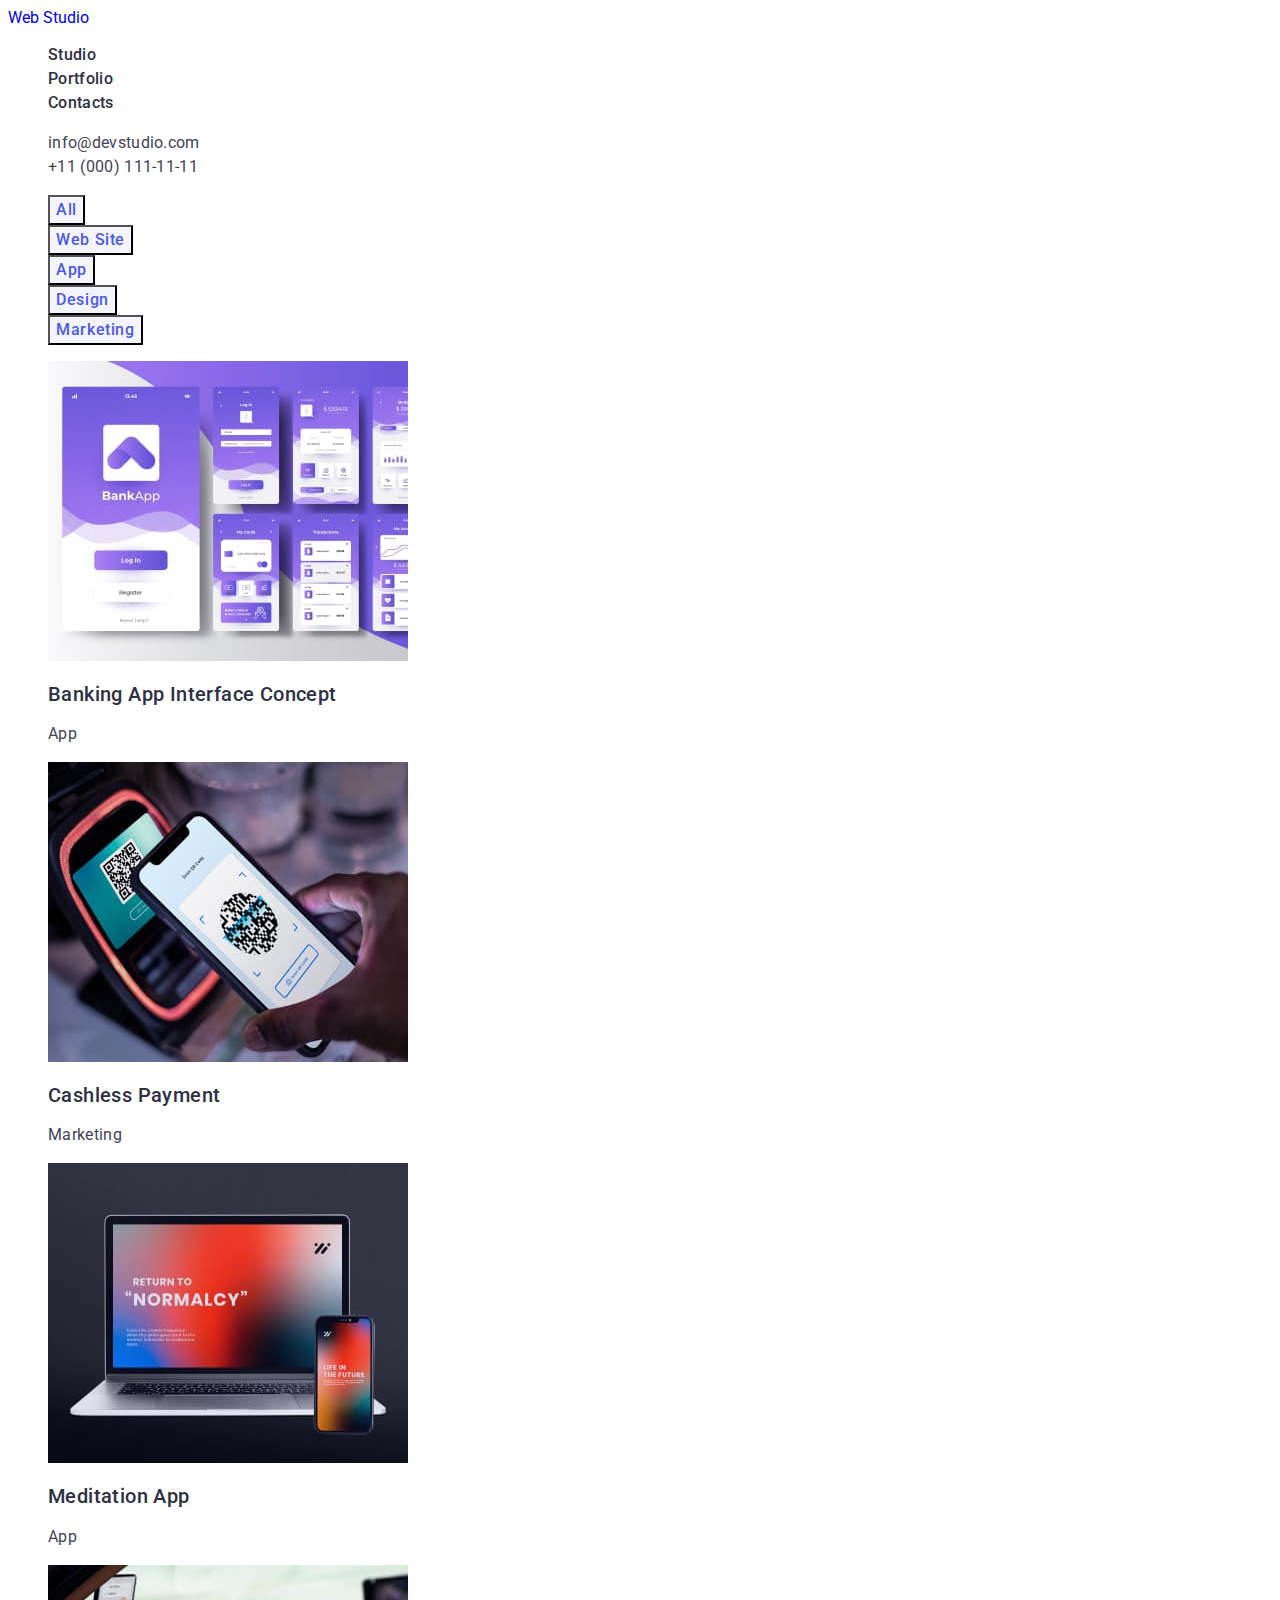
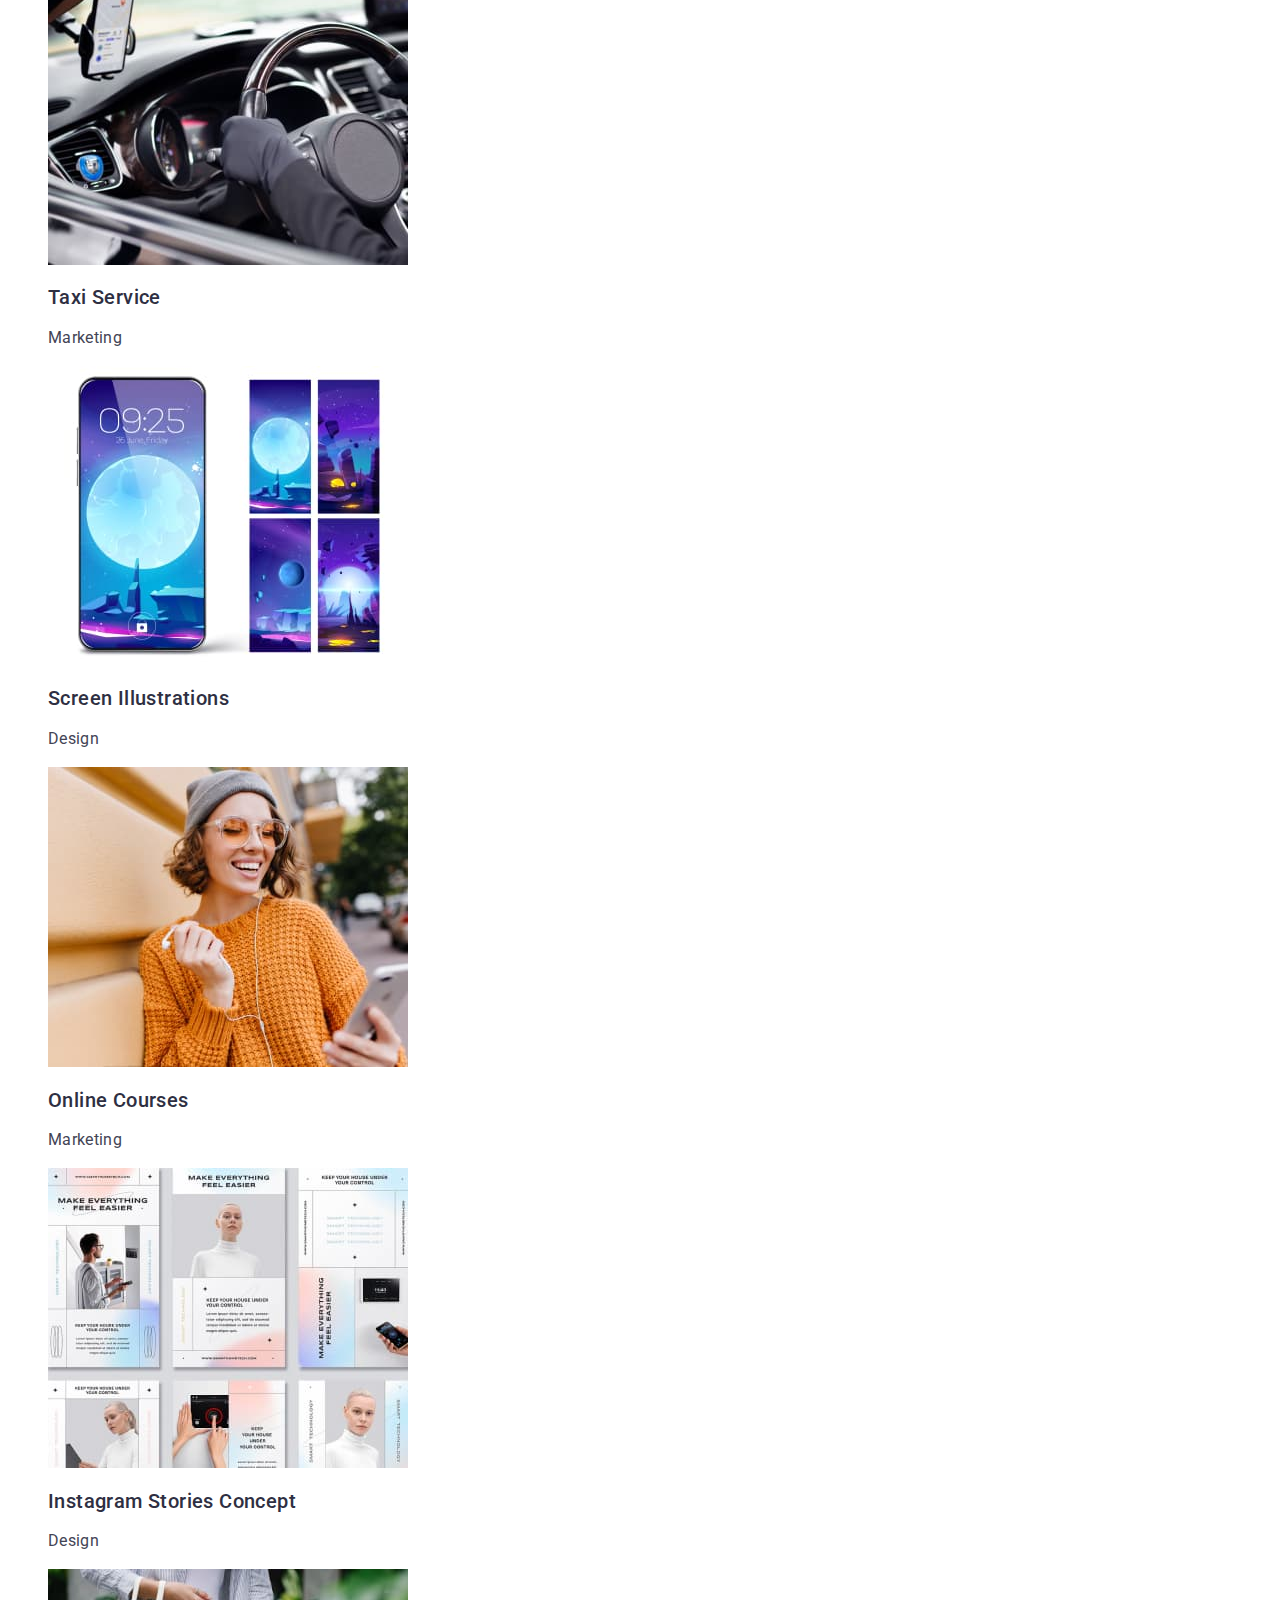
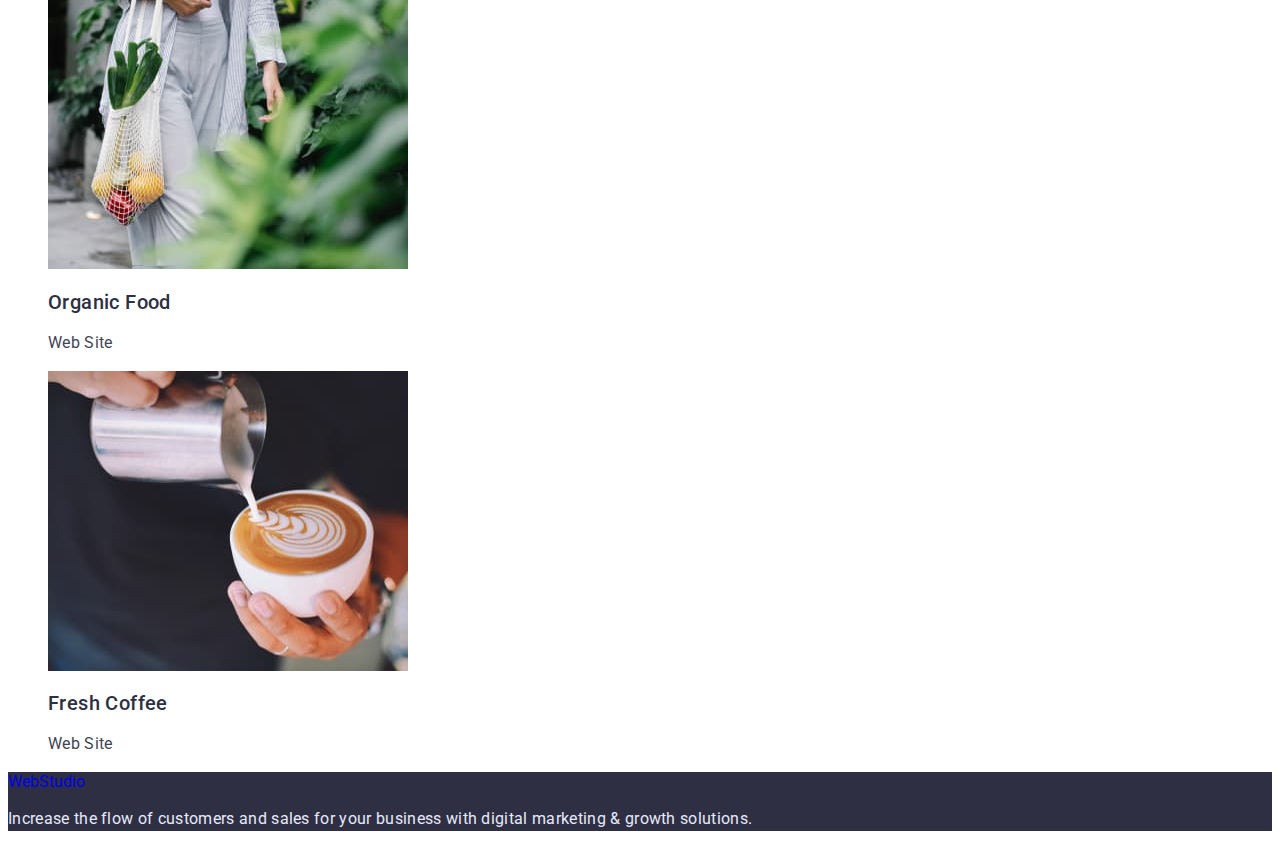
==== portfolio.html @ d7787fee "Initial commit" ====
<!DOCTYPE html>
<html lang="en">

<head>
    <meta charset="UTF-8">
    <meta http-equiv="X-UA-Compatible" content="IE=edge">
    <meta name="viewport" content="width=device-width, initial-scale=1.0">
    <title>WebStudio</title>
    <link rel="preconnect" href="https://fonts.googleapis.com">
    <link rel="preconnect" href="https://fonts.gstatic.com" crossorigin>
    <link
        href="https://fonts.googleapis.com/css2?family=Raleway:wght@800&family=Roboto:wght@400;500;700;900&display=swap"
        rel="stylesheet">
    <link href="./css/styles.css" rel="stylesheet">
</head>

<header class="header">

    <nav class="header-logo">
        <a class="link" href=" ./index.html"><span class="web">Web</span> <span class="studio">Studio</span>
        </a>
        <ul class="header-list list">
            <li class="header-link link"><a class="pages link" href="./index.html">Studio</a></li>
            <li class="header-link link"><a class="pages link" href="">Portfolio</a></li>
            <li class="header-link link"><a class="pages link" href="">Contacts</a></li>
        </ul>
    </nav>
    <address>
        <ul class="list">
            <li class="header-address">
                <a class="header-item link" href="mailto:info@devstudio.com">info@devstudio.com</a>
            </li>
            <li class="header-address">
                <a class="header-item link" href="tel:+110001111111">+11 (000) 111-11-11</a>
            </li>
        </ul>
    </address>
</header>
<main>
    <section class="filters">
        <h1 hidden class="filters">Progects</h1>
        <ul class="filters list">
            <li class="filters-item"><button class="filters-btn" type="button">All</button></li>
            <li class="filters-item"><button class="filters-btn" type="button">Web Site</button></li>
            <li class="filters-item"><button class="filters-btn" type="button">App</button></li>
            <li class="filters-item"><button class="filters-btn" type="button">Design</button></li>
            <li class="filters-item"><button class="filters-btn" type="button">Marketing</button></li>
        </ul>

        <ul class="progect list">
            <li class="bank-app-item">
                <a class="bank-app link">
                    <img class="bank-app-img" src="./images/portf1.jpg" alt="bank app" width="360" height="300">
                    <h2 class="title">Banking App Interface Concept</h2>
                    <p class="text">App</p>
                </a>
            </li>
            <li class="cashless-payment-item">
                <a class="cashless-payment link">
                    <img class="cashless-payment-img" src="./images/portf2.jpg" alt="qr code" width="360" height="300">
                    <h2 class="title">Cashless Payment</h2>
                    <p class="text">Marketing</p>
                </a>
            </li>
            <li class="meditaion-app-item">
                <a class="meditaion-app link">
                    <img class="meditaion-app-img" src="./images/portf3.jpg" alt="laptop" width="360" height="300">
                    <h2 class="title">Meditation App</h2>
                    <p class="text">App</p>
                </a>
            </li>
            <li class="taxi-service-item">
                <a class="taxi-service link">
                    <img class="taxi-service-img" src="./images/portf4.jpg" alt="steering wheel" width="360"
                        height="300">
                    <h2 class="title">Taxi Service</h2>
                    <p class="text">Marketing</p>
                </a>
            </li>
            <li class="screen-illustrations-item">
                <a class="screen-illustrations link">
                    <img class="screen-illustrations-img" src="./images/portf5.jpg" alt="screen phone" width="360"
                        height="300">
                    <h2 class="title">Screen Illustrations</h2>
                    <p class="text">Design</p>
                </a>
            </li>
            <li class="online-courses-item">
                <a class="online-courses link">
                    <img class="online-courses-img" src="./images/portf6.jpg" alt="girl in orange sweater" width="360"
                        height="300">
                    <h2 class="title">Online Courses</h2>
                    <p class="text">Marketing</p>
                </a>
            </li>
            <li class="instagram-stories-item">
                <a class="instagram-stories link">
                    <img src="./images/portf7.jpg" alt="many pictures" width="360" height="300">
                    <h2 class="title">Instagram Stories Concept</h2>
                    <p class="text">Design</p>
                </a>
            </li>
            <li class="organic-food-item">
                <a class="organic-food link">
                    <img class="organic-food-img" src="./images/portf8.jpg" alt="groceries in a bag" width="360"
                        height="300">
                    <h2 class="title">Organic Food</h2>
                    <p class="text">Web Site</p>
                </a>
            </li>
            <li class="fresh-coffee-item">
                <a class="fresh-coffee link">
                    <img class="fresh-coffee-img" src="./images/portf9.jpg" alt="cappuccino" width="360" height="300">
                    <h2 class="title">Fresh Coffee</h2>
                    <p class="text">Web Site</p>
                </a>
            </li>
        </ul>
    </section>
</main>

<footer class="footer">
    <a class="link" href="./index.html"><span class="web">Web</span><span class="studio">Studio</span>
    </a>
    <p class="footer-text">Increase the flow of customers and sales for your business with digital marketing &
        growth
        solutions.
    </p>
</footer>




</html>
---- css/styles.css ----
:root {
    --color-iris: #4D5AE5;
    --color-ocean: #404BBF;
    --color-navy-blue: #2E2F42;
    --color-green: #31D0AA;
    ---color-slate: #434455;
    --color-light-slate: #8E8F99;
    --color-cornflower: #E7E9FC;
    --color-cloud: #F4F4FD;
    --color-grey: #2E2F42
}

body {
    font-family: "Roboto", sans-serif;
    color: #434455;

}

/*--------LOGO-------*/

.logo-web {
    font-family: 'Raleway', sans-serif;
    font-style: normal;
    font-weight: 800;
    font-size: 18px;
    line-height: 1.17;
    letter-spacing: 0.03em;
    text-transform: uppercase;
    color: var(--color-iris)
}

.logo-studio {
    font-family: 'Raleway', sans-serif;
    font-style: normal;
    font-weight: 800;
    font-size: 18px;
    line-height: 1.17;
    letter-spacing: 0.03em;
    text-transform: uppercase;
    color: #2E2F42;
}

.link {
    text-decoration: none;
}

.list {
    list-style: none;
}



/*-----ADDERESS-----*/

.pages {
    font-style: normal;
    font-weight: 500;
    font-size: 16px;
    line-height: 1.5;
    letter-spacing: 0.02em;
    color: var(--color-grey);
}

.pages:hover{
color: #404BBF;
}

.pages:focus{
    color: #404BBF;
}

address {
    font-style: normal;
}

.header-item {
    font-style: normal;
    font-weight: 400;
    font-size: 16px;
    line-height: 1.5;
    letter-spacing: 0.02em;
    color: var(---color-slate);
}

.header-item:hover,
.header-item:focus {
    color: #404BBF;
}


/*-------HERO--------*/

.hero {
    background-color: #2E2F42;
}

.hero-title {
    font-style: normal;
    font-weight: 700;
    font-size: 56px;
    margin: 0 auto 48px;
    line-height: 1.07;
    text-align: center;
    letter-spacing: 0.02em;
    color: #FFFFFF;
}

.hero-btn {
    font-family: inherit;
    font-style: normal;
    font-weight: 500;
    font-size: 16px;
    line-height: 1.5;
    letter-spacing: 0.04em;
    color: #FFFFFF;
    background: #4D5AE5;
    cursor: pointer
}

.hero-btn :hover,
.hero-btn :focus {
    color: #404BBF
}


/*---------ADVANTAGE-----*/

.advantage-title {
    font-style: normal;
    font-weight: 500;
    font-size: 20px;
    line-height: 1.2;
    letter-spacing: 0.02em;
    color: #2E2F42;
}

.advantage-text {
    font-family: 'Roboto';
    font-style: normal;
    font-weight: 400;
    font-size: 16px;
    line-height: 1.5;
    letter-spacing: 0.02em;
    color: #434455;
}



/*------OUR WORK-----*/

.our-work {}

.our-work-title {
    font-style: normal;
    font-weight: 700;
    font-size: 36px;
    line-height: 1.11;
    text-align: center;
    letter-spacing: 0.02em;
    text-transform: capitalize;
    color: var(--color-navy-blue);
}

.our-work-item {}



.team-title {
    font-style: normal;
    font-weight: 700;
    font-size: 36px;
    line-height: 1.11;
    text-align: center;
    letter-spacing: 0.02em;
    text-transform: capitalize;
    color: #2E2F42;
}

.team-caption {
    font-style: normal;
    font-weight: 500;
    font-size: 20px;
    line-height: 1.2;
    letter-spacing: 0.02em;
    color: #2E2F42;
}

.team-text {
    font-style: normal;
    font-weight: 400;
    font-size: 16px;
    line-height: 1.5;
    letter-spacing: 0.02em;
    color: #434455;
}

/*------FOOTER--------*/

.footer {
    background-color: var(--color-grey);
}

.footer-logo {
    font-family: 'Raleway', sans-serif;
    font-weight: 800;
    font-size: 18px;
    line-height: 1.17;
    letter-spacing: 0.03em;
    text-transform: uppercase;
    color: var(--color-iris);
}

.footer-logo-web {
    font-family: 'Raleway', sans-serif;
    font-weight: 800;
    font-size: 18px;
    line-height: 1.17;
    letter-spacing: 0.03em;
    text-transform: uppercase;
    color: var(--color-iris);
}

.footer-logo-studio {
    font-family: 'Raleway', sans-serif;
    font-style: normal;
    font-weight: 800;
    font-size: 18px;
    line-height: 1.17;
    align-items: center;
    letter-spacing: 0.03em;
    text-transform: uppercase;
    color: #F4F4FD;
}

.footer-text {
    font-style: normal;
    font-weight: 400;
    font-size: 16px;
    line-height: 1.5;
    letter-spacing: 0.02em;
    color: #E7E9FC;
    background-color: var(--color-navy-blue);
}



/*------PORTFOLIO----*/
/*-----FILTERS----*/

.filters-btn {
    font-family: inherit;
    font-style: normal;
    font-weight: 500;
    font-size: 16px;
    line-height: 1.5;
    align-items: center;
    text-align: center;
    letter-spacing: 0.04em;
    color: #4D5AE5;
    cursor: pointer;
    background: #F4F4FD;

}

.filters-item :hover {
    background: #404BBF;
    color: #FFFFFF
}

.filters-item :focus {
    background: #404BBF;
    color: #FFFFFF
}

/*-----PROJECT-----*/

.progect {}

.progect-item {}

.progect-img {}





.title {
    font-family: "Roboto", sans-serif;
    font-style: medium;
    font-weight: 500;
    font-size: 20px;
    line-height: 24px;
    letter-spacing: 0.02em;
    color: #2E2F42;
}

.text {
    font-family: "Roboto", sans-serif;
    font-style: normal;
    font-weight: 400;
    font-size: 16px;
    line-height: 24px;
    letter-spacing: 0.02em;
    color: #434455;
}
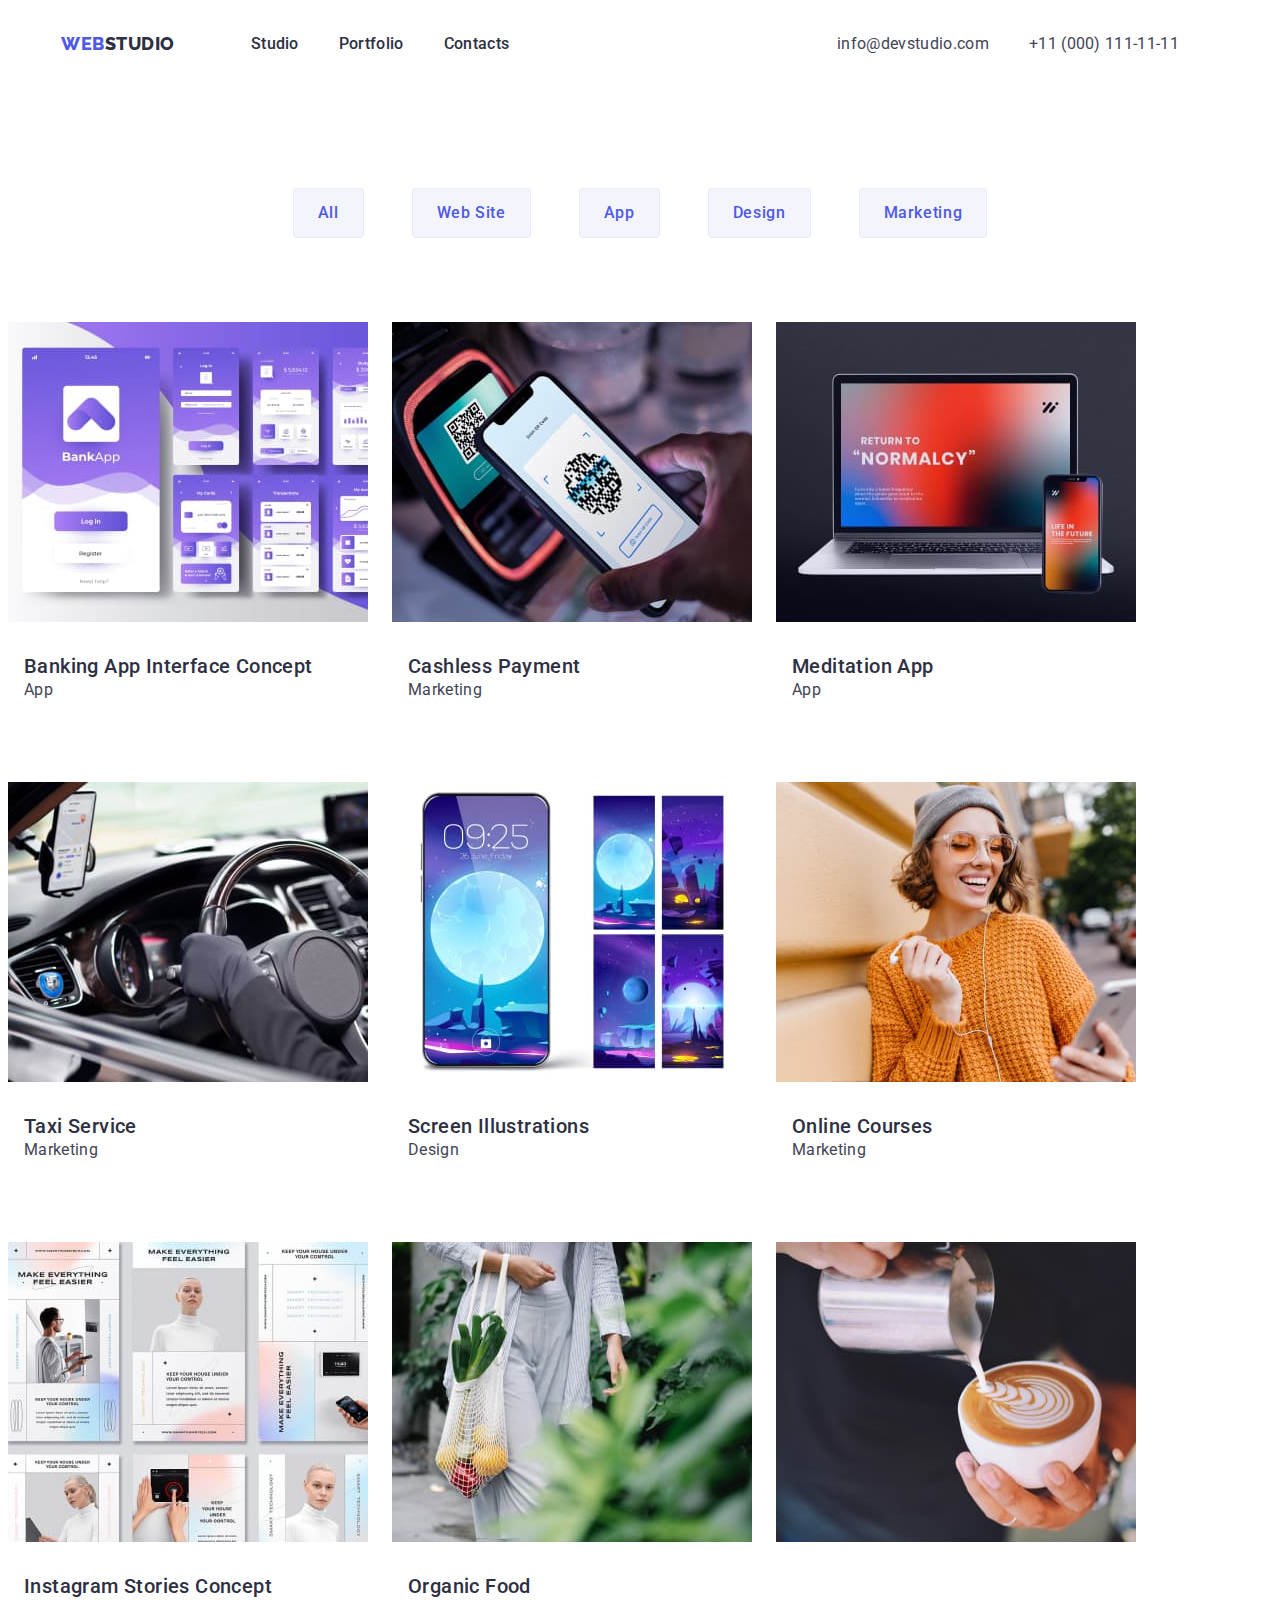
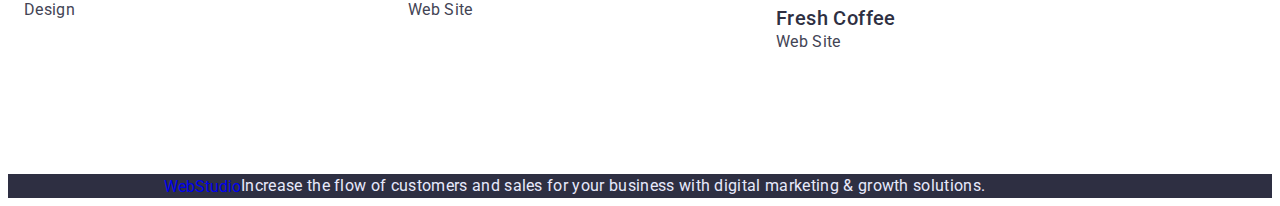
==== commit f49dfda9: "start" ====
--- a/portfolio.html
+++ b/portfolio.html
@@ -10,112 +10,134 @@
     <link rel="preconnect" href="https://fonts.gstatic.com" crossorigin>
     <link
         href="https://fonts.googleapis.com/css2?family=Raleway:wght@800&family=Roboto:wght@400;500;700;900&display=swap"
-        rel="stylesheet">
+        rel="stylesheet" />
+    <link rel="stylesheet" href="https://cdnjs.cloudflare.com/ajax/libs/modern-normalize/1.1.0/modern-normalize.min.css"
+        integrity="sha512-wpPYUAdjBVSE4KJnH1VR1HeZfpl1ub8YT/NKx4PuQ5NmX2tKuGu6U/JRp5y+Y8XG2tV+wKQpNHVUX03MfMFn9Q=="
+        crossorigin="anonymous" referrerpolicy="no-referrer" />
+
+
     <link href="./css/styles.css" rel="stylesheet">
 </head>
 
 <header class="header">
-
-    <nav class="header-logo">
-        <a class="link" href=" ./index.html"><span class="web">Web</span> <span class="studio">Studio</span>
-        </a>
-        <ul class="header-list list">
-            <li class="header-link link"><a class="pages link" href="./index.html">Studio</a></li>
-            <li class="header-link link"><a class="pages link" href="">Portfolio</a></li>
-            <li class="header-link link"><a class="pages link" href="">Contacts</a></li>
-        </ul>
-    </nav>
-    <address>
-        <ul class="list">
-            <li class="header-address">
-                <a class="header-item link" href="mailto:info@devstudio.com">info@devstudio.com</a>
-            </li>
-            <li class="header-address">
-                <a class="header-item link" href="tel:+110001111111">+11 (000) 111-11-11</a>
-            </li>
-        </ul>
-    </address>
+    <div class="conteiner header-conteiner">
+        <nav class="header-nav">
+            <a class="logo-web link" href="./index.html">Web<span class="logo-studio">Studio</span></a>
+            <ul class="header-list list">
+                <li class="header-link link"><a class="pages link" href="./index.html">Studio</a></li>
+                <li class="header-link link"><a class="pages link" href="">Portfolio</a></li>
+                <li class="header-link link"><a class="pages link" href="">Contacts</a></li>
+            </ul>
+        </nav>
+        <address>
+            <ul class="header-address-list list">
+                <li class="header-address">
+                    <a class="header-item link" href="mailto:info@devstudio.com">info@devstudio.com</a>
+                </li>
+                <li class="header-address">
+                    <a class="header-item link" href="tel:+110001111111">+11 (000) 111-11-11</a>
+                </li>
+            </ul>
+        </address>
+    </div>
 </header>
 <main>
-    <section class="filters">
-        <h1 hidden class="filters">Progects</h1>
-        <ul class="filters list">
-            <li class="filters-item"><button class="filters-btn" type="button">All</button></li>
-            <li class="filters-item"><button class="filters-btn" type="button">Web Site</button></li>
-            <li class="filters-item"><button class="filters-btn" type="button">App</button></li>
-            <li class="filters-item"><button class="filters-btn" type="button">Design</button></li>
-            <li class="filters-item"><button class="filters-btn" type="button">Marketing</button></li>
-        </ul>
-
-        <ul class="progect list">
-            <li class="bank-app-item">
-                <a class="bank-app link">
-                    <img class="bank-app-img" src="./images/portf1.jpg" alt="bank app" width="360" height="300">
-                    <h2 class="title">Banking App Interface Concept</h2>
-                    <p class="text">App</p>
-                </a>
-            </li>
-            <li class="cashless-payment-item">
-                <a class="cashless-payment link">
-                    <img class="cashless-payment-img" src="./images/portf2.jpg" alt="qr code" width="360" height="300">
-                    <h2 class="title">Cashless Payment</h2>
-                    <p class="text">Marketing</p>
-                </a>
-            </li>
-            <li class="meditaion-app-item">
-                <a class="meditaion-app link">
-                    <img class="meditaion-app-img" src="./images/portf3.jpg" alt="laptop" width="360" height="300">
-                    <h2 class="title">Meditation App</h2>
-                    <p class="text">App</p>
-                </a>
-            </li>
-            <li class="taxi-service-item">
-                <a class="taxi-service link">
-                    <img class="taxi-service-img" src="./images/portf4.jpg" alt="steering wheel" width="360"
-                        height="300">
-                    <h2 class="title">Taxi Service</h2>
-                    <p class="text">Marketing</p>
-                </a>
-            </li>
-            <li class="screen-illustrations-item">
-                <a class="screen-illustrations link">
-                    <img class="screen-illustrations-img" src="./images/portf5.jpg" alt="screen phone" width="360"
-                        height="300">
-                    <h2 class="title">Screen Illustrations</h2>
-                    <p class="text">Design</p>
-                </a>
-            </li>
-            <li class="online-courses-item">
-                <a class="online-courses link">
-                    <img class="online-courses-img" src="./images/portf6.jpg" alt="girl in orange sweater" width="360"
-                        height="300">
-                    <h2 class="title">Online Courses</h2>
-                    <p class="text">Marketing</p>
-                </a>
-            </li>
-            <li class="instagram-stories-item">
-                <a class="instagram-stories link">
-                    <img src="./images/portf7.jpg" alt="many pictures" width="360" height="300">
-                    <h2 class="title">Instagram Stories Concept</h2>
-                    <p class="text">Design</p>
-                </a>
-            </li>
-            <li class="organic-food-item">
-                <a class="organic-food link">
-                    <img class="organic-food-img" src="./images/portf8.jpg" alt="groceries in a bag" width="360"
-                        height="300">
-                    <h2 class="title">Organic Food</h2>
-                    <p class="text">Web Site</p>
-                </a>
-            </li>
-            <li class="fresh-coffee-item">
-                <a class="fresh-coffee link">
-                    <img class="fresh-coffee-img" src="./images/portf9.jpg" alt="cappuccino" width="360" height="300">
-                    <h2 class="title">Fresh Coffee</h2>
-                    <p class="text">Web Site</p>
-                </a>
-            </li>
-        </ul>
+    <section class="section">
+        <div class="conteiner filters-conteiner">
+            <h1 class="visually-hidden">Progects</h1>
+            <ul class="filters list">
+                <li class="filters-item"><button class="filters-btn" type="button">All</button></li>
+                <li class="filters-item"><button class="filters-btn" type="button">Web Site</button></li>
+                <li class="filters-item"><button class="filters-btn" type="button">App</button></li>
+                <li class="filters-item"><button class="filters-btn" type="button">Design</button></li>
+                <li class="filters-item"><button class="filters-btn" type="button">Marketing</button></li>
+            </ul>
+        </div>
+            <ul class="progect-list list">
+                <li class="portfolio-item">
+                    <a class="link">
+                        <img class="bank-app-img" src="./images/portf1.jpg" alt="bank app" width="360" height="300">
+                        <div class="card-text">
+                          <h2 class="title">Banking App Interface Concept</h2>
+                          <p class="text">App</p>
+                        </div>  
+                    </a>
+                </li>
+                <li class="portfolio-item">
+                    <a class="link">
+                        <img class="cashless-payment-img" src="./images/portf2.jpg" alt="qr code" width="360"
+                            height="300">
+                        <div class="card-text">    
+                          <h2 class="title">Cashless Payment</h2>
+                          <p class="text">Marketing</p>
+                        </div>
+                    </a>
+                </li>
+                <li class="portfolio-item">
+                    <a class="link">
+                        <img class="meditaion-app-img" src="./images/portf3.jpg" alt="laptop" width="360" height="300">
+                        <div class="card-text">
+                          <h2 class="title">Meditation App</h2>
+                          <p class="text">App</p>
+                        </div>
+                    </a>
+                </li>
+                <li class="portfolio-item">
+                    <a class="link">
+                        <img class="taxi-service-img" src="./images/portf4.jpg" alt="steering wheel" width="360" height="300">
+                        <div class="card-text">    
+                          <h2 class="title">Taxi Service</h2>
+                          <p class="text">Marketing</p>
+                        </div>
+                    </a>
+                </li>
+                <li class="portfolio-item">
+                    <a class="link">
+                        <img class="screen-illustrations-img" src="./images/portf5.jpg" alt="screen phone" width="360" height="300">
+                        <div class="card-text">
+                          <h2 class="title">Screen Illustrations</h2>
+                          <p class="text">Design</p>
+                        </div>
+                    </a>
+                </li>
+                <li class="portfolio-item">
+                    <a class="link">
+                        <img class="online-courses-img" src="./images/portf6.jpg" alt="girl in orange sweater" width="360" height="300">
+                        <div class="card-text">
+                          <h2 class="title">Online Courses</h2>
+                          <p class="text">Marketing</p>
+                        </div>
+                    </a>
+                </li>
+                <li class="portfolio-item">
+                    <a class="link">
+                        <img src="./images/portf7.jpg" alt="many pictures" width="360" height="300">
+                        <div class="card-text">
+                          <h2 class="title">Instagram Stories Concept</h2>
+                          <p class="text">Design</p>
+                        </div>
+                    </a>
+                </li>
+                <li class="portfolio-item">
+                    <a class="link">
+                        <img class="organic-food-img" src="./images/portf8.jpg" alt="groceries in a bag" width="360" height="300">
+                        <div class="card-text">
+                          <h2 class="title">Organic Food</h2>
+                          <p class="text">Web Site</p>
+                        </div>
+                    </a>
+                </li>
+                <li class="portfolio-item">
+                    <a class="link">
+                        <img class="fresh-coffee-img" src="./images/portf9.jpg" alt="cappuccino" width="360"
+                            height="300">
+                        <div class="card-text"></div>
+                          <h2 class="title">Fresh Coffee</h2>
+                          <p class="text">Web Site</p>
+                        </div>
+                    </a>
+                </li>
+            </ul>
     </section>
 </main>
 
--- a/css/styles.css
+++ b/css/styles.css
@@ -7,7 +7,8 @@
     --color-light-slate: #8E8F99;
     --color-cornflower: #E7E9FC;
     --color-cloud: #F4F4FD;
-    --color-grey: #2E2F42
+    --color-grey: #2E2F42;
+    --color-wite: #FFFFFF;
 }
 
 body {
@@ -15,6 +16,75 @@
     color: #434455;
 
 }
+
+p,
+h1,
+h2,
+h3,
+h4,
+h5,
+h6 {
+    margin: 0;
+}
+
+ul {
+    padding: 0;
+    margin: 0;
+}
+
+img {
+    display: block;
+}
+
+button {
+    font-family: inherit;
+}
+
+address {
+    font-style: normal;
+}
+
+.conteiner {
+    max-width: 1158px;
+    padding-left: 15px;
+    padding-right: 15px;
+    margin: 0 auto;
+}
+
+/*------HEADER------*/
+.header {
+    background-color: var(--color-wite);
+    padding-top: 24px;
+    padding-bottom: 24px;
+}
+
+.header-list {
+    display: flex;
+    align-items: center;
+    gap: 40px;
+}
+
+.header-conteiner {
+    display: flex;
+    align-items: center;
+}
+
+.header-nav {
+    display: flex;
+    align-items: center;
+    margin-right: auto;
+}
+
+.logo-web {
+    margin-right: 76px;
+}
+
+.header-address-list {
+    display: flex;
+    align-items: center;
+}
+
+
 
 /*--------LOGO-------*/
 
@@ -48,27 +118,27 @@
     list-style: none;
 }
 
-
+/*-----NAV-----*/
+
+.pages {
+    font-style: normal;
+    font-weight: 500;
+    font-size: 16px;
+    line-height: 1.5;
+    letter-spacing: 0.02em;
+    color: var(--color-grey);
+}
+
+.pages:hover {
+    color: #404BBF;
+}
+
+.pages:focus {
+    color: #404BBF;
+}
 
 /*-----ADDERESS-----*/
 
-.pages {
-    font-style: normal;
-    font-weight: 500;
-    font-size: 16px;
-    line-height: 1.5;
-    letter-spacing: 0.02em;
-    color: var(--color-grey);
-}
-
-.pages:hover{
-color: #404BBF;
-}
-
-.pages:focus{
-    color: #404BBF;
-}
-
 address {
     font-style: normal;
 }
@@ -80,6 +150,7 @@
     line-height: 1.5;
     letter-spacing: 0.02em;
     color: var(---color-slate);
+    margin-right: 40px;
 }
 
 .header-item:hover,
@@ -87,22 +158,29 @@
     color: #404BBF;
 }
 
-
 /*-------HERO--------*/
 
 .hero {
     background-color: #2E2F42;
+    display: flex;
+    align-items: center;
+    height: 600px;
+
 }
 
 .hero-title {
     font-style: normal;
     font-weight: 700;
     font-size: 56px;
-    margin: 0 auto 48px;
+    margin-bottom: 48px;
     line-height: 1.07;
     text-align: center;
     letter-spacing: 0.02em;
     color: #FFFFFF;
+    padding: 188px, 472px, 292px, 472px;
+    min-width: 496px;
+
+
 }
 
 .hero-btn {
@@ -114,7 +192,14 @@
     letter-spacing: 0.04em;
     color: #FFFFFF;
     background: #4D5AE5;
-    cursor: pointer
+    box-shadow: 0px 4px 4px rgba(0, 0, 0, 0.15);
+    cursor: pointer;
+    display: flex;
+    padding: 16px, 32px;
+    border-radius: 4px;
+    margin: 0 auto;
+    text-align: center;
+    justify-content: center;
 }
 
 .hero-btn :hover,
@@ -124,8 +209,20 @@
 
 
 /*---------ADVANTAGE-----*/
+.advantage {
+    padding-top: 120px;
+    padding-bottom: 120px;
+}
+
+
+.advantage-list {
+    display: flex;
+    align-items: center;
+    gap: 24px;
+}
 
 .advantage-title {
+    margin-bottom: 8px;
     font-style: normal;
     font-weight: 500;
     font-size: 20px;
@@ -142,13 +239,21 @@
     line-height: 1.5;
     letter-spacing: 0.02em;
     color: #434455;
+    padding-top: 8px;
+    width: 264px;
 }
 
 
 
 /*------OUR WORK-----*/
 
-.our-work {}
+
+.our-work-conteiner {
+    display: block;
+    align-items: center;
+    padding-bottom: 120px;
+}
+
 
 .our-work-title {
     font-style: normal;
@@ -161,9 +266,27 @@
     color: var(--color-navy-blue);
 }
 
-.our-work-item {}
-
-
+.our-work {
+    display: flex;
+    align-items: center;
+    padding-top: 72px;
+    gap: 24px;
+}
+
+.our-work-item {
+    display: flex;
+    align-items: center;
+
+}
+
+/*----TEAM----*/
+
+.team {
+    display: flex;
+    align-items: center;
+    gap: 24px;
+    background-color: var(--color-cloud);
+}
 
 .team-title {
     font-style: normal;
@@ -174,6 +297,7 @@
     letter-spacing: 0.02em;
     text-transform: capitalize;
     color: #2E2F42;
+    padding-bottom: 72px;
 }
 
 .team-caption {
@@ -183,6 +307,8 @@
     line-height: 1.2;
     letter-spacing: 0.02em;
     color: #2E2F42;
+    padding-top: 32px;
+    text-align: center;
 }
 
 .team-text {
@@ -192,12 +318,21 @@
     line-height: 1.5;
     letter-spacing: 0.02em;
     color: #434455;
+    padding-top: 8px;
+    text-align: center;
+    padding-bottom: 152px;
 }
 
 /*------FOOTER--------*/
 
 .footer {
+    display: flex;
+    flex-direction: row;
+    align-items: center;
+    padding-left: 156px;
     background-color: var(--color-grey);
+    min-width: 264px;
+    justify-content: flex-start;
 }
 
 .footer-logo {
@@ -230,6 +365,7 @@
     letter-spacing: 0.03em;
     text-transform: uppercase;
     color: #F4F4FD;
+
 }
 
 .footer-text {
@@ -240,12 +376,42 @@
     letter-spacing: 0.02em;
     color: #E7E9FC;
     background-color: var(--color-navy-blue);
+
 }
 
 
 
 /*------PORTFOLIO----*/
 /*-----FILTERS----*/
+
+section {
+    display: flex;
+    flex-wrap: wrap;
+    align-items: center
+}
+
+.filters-conteiner {
+
+  
+}
+
+.visually-hidden {
+    position: absolute;
+    width: 1px;
+    height: 1px;
+    margin: -1px;
+    border: 0;
+    padding: 0;
+    white-space: nowrap;
+    clip-path: inset(100%);
+    clip: rect(0 0 0 0);
+    overflow: hidden;
+}
+
+.filters {
+    display: flex;
+    align-items: center;
+}
 
 .filters-btn {
     font-family: inherit;
@@ -259,8 +425,24 @@
     color: #4D5AE5;
     cursor: pointer;
     background: #F4F4FD;
-
-}
+    padding-top: 12px;
+    padding-bottom: 12px;
+    padding-left: 24px;
+    padding-right: 24px;
+    border: 1px solid #E7E9FC;
+    border-radius: 4px;
+
+}
+ 
+.filters-item {
+    display: flex;
+    flex-wrap: wrap;
+    gap: 24px;
+    margin-top: 96px;
+    margin-bottom: 72px;
+    padding: 12px 24px 12px 24px;
+}
+
 
 .filters-item :hover {
     background: #404BBF;
@@ -274,13 +456,31 @@
 
 /*-----PROJECT-----*/
 
-.progect {}
-
-.progect-item {}
-
-.progect-img {}
-
-
+
+.progect-list {
+    display: flex;
+    flex-wrap: wrap;
+    gap: 48px 24px;
+
+    margin-left: auto;
+    margin-right: auto;
+    margin-bottom: 120px;
+}
+
+.portfolio-item:is(:hover, :focus) .portfolio-item {
+    max-width: calc((100%-48px)/3);
+    height: 48px;
+}
+
+
+.card-text {
+    display: flex;
+    flex-wrap: wrap;
+    flex-direction: column;
+    padding-top: 32px;
+    padding-left: 16px;
+    padding-bottom: 32px;
+}
 
 
 
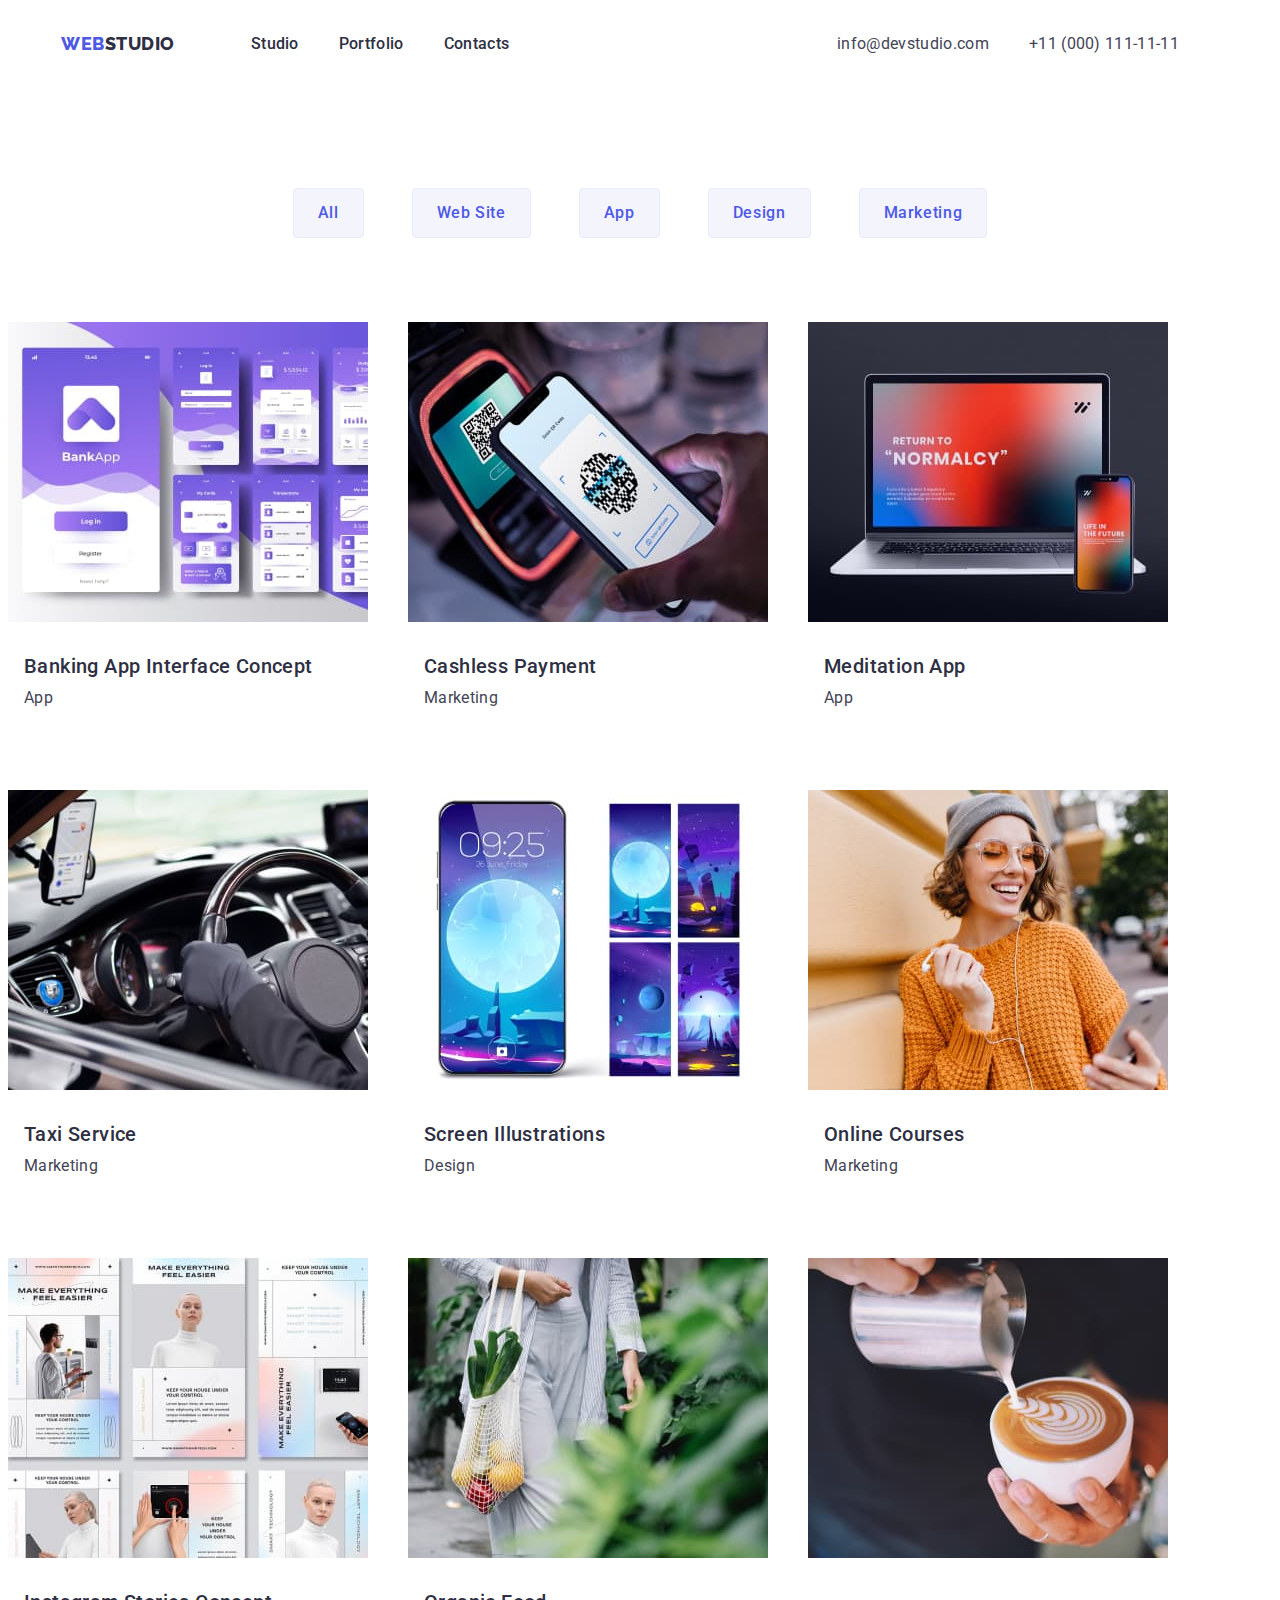
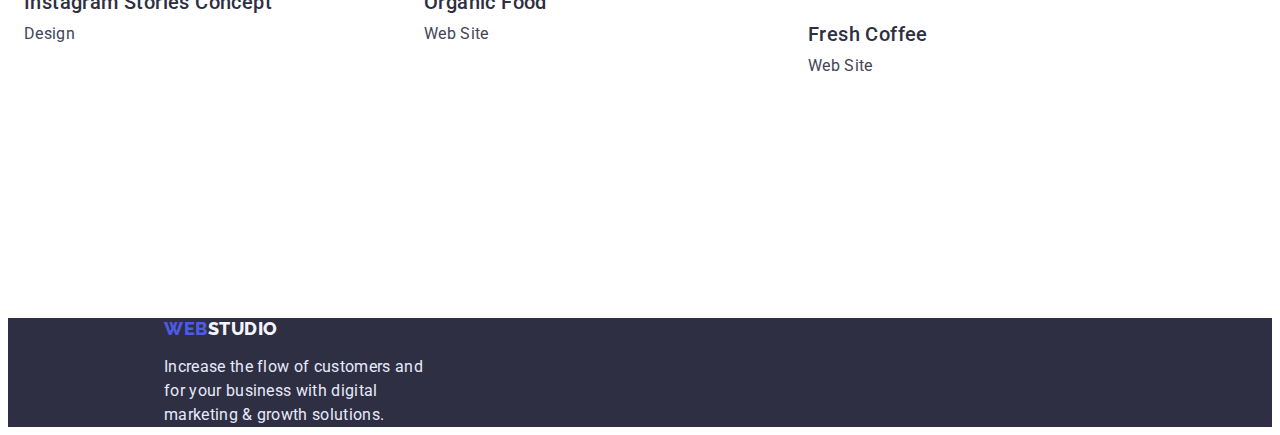
==== commit edcd9aaa: "2" ====
--- a/portfolio.html
+++ b/portfolio.html
@@ -42,7 +42,7 @@
     </div>
 </header>
 <main>
-    <section class="section">
+    <section class="portfolio-section">
         <div class="conteiner filters-conteiner">
             <h1 class="visually-hidden">Progects</h1>
             <ul class="filters list">
@@ -53,101 +53,106 @@
                 <li class="filters-item"><button class="filters-btn" type="button">Marketing</button></li>
             </ul>
         </div>
-            <ul class="progect-list list">
-                <li class="portfolio-item">
-                    <a class="link">
-                        <img class="bank-app-img" src="./images/portf1.jpg" alt="bank app" width="360" height="300">
-                        <div class="card-text">
-                          <h2 class="title">Banking App Interface Concept</h2>
-                          <p class="text">App</p>
-                        </div>  
-                    </a>
-                </li>
-                <li class="portfolio-item">
-                    <a class="link">
-                        <img class="cashless-payment-img" src="./images/portf2.jpg" alt="qr code" width="360"
-                            height="300">
-                        <div class="card-text">    
-                          <h2 class="title">Cashless Payment</h2>
-                          <p class="text">Marketing</p>
-                        </div>
-                    </a>
-                </li>
-                <li class="portfolio-item">
-                    <a class="link">
-                        <img class="meditaion-app-img" src="./images/portf3.jpg" alt="laptop" width="360" height="300">
-                        <div class="card-text">
-                          <h2 class="title">Meditation App</h2>
-                          <p class="text">App</p>
-                        </div>
-                    </a>
-                </li>
-                <li class="portfolio-item">
-                    <a class="link">
-                        <img class="taxi-service-img" src="./images/portf4.jpg" alt="steering wheel" width="360" height="300">
-                        <div class="card-text">    
-                          <h2 class="title">Taxi Service</h2>
-                          <p class="text">Marketing</p>
-                        </div>
-                    </a>
-                </li>
-                <li class="portfolio-item">
-                    <a class="link">
-                        <img class="screen-illustrations-img" src="./images/portf5.jpg" alt="screen phone" width="360" height="300">
-                        <div class="card-text">
-                          <h2 class="title">Screen Illustrations</h2>
-                          <p class="text">Design</p>
-                        </div>
-                    </a>
-                </li>
-                <li class="portfolio-item">
-                    <a class="link">
-                        <img class="online-courses-img" src="./images/portf6.jpg" alt="girl in orange sweater" width="360" height="300">
-                        <div class="card-text">
-                          <h2 class="title">Online Courses</h2>
-                          <p class="text">Marketing</p>
-                        </div>
-                    </a>
-                </li>
-                <li class="portfolio-item">
-                    <a class="link">
-                        <img src="./images/portf7.jpg" alt="many pictures" width="360" height="300">
-                        <div class="card-text">
-                          <h2 class="title">Instagram Stories Concept</h2>
-                          <p class="text">Design</p>
-                        </div>
-                    </a>
-                </li>
-                <li class="portfolio-item">
-                    <a class="link">
-                        <img class="organic-food-img" src="./images/portf8.jpg" alt="groceries in a bag" width="360" height="300">
-                        <div class="card-text">
-                          <h2 class="title">Organic Food</h2>
-                          <p class="text">Web Site</p>
-                        </div>
-                    </a>
-                </li>
-                <li class="portfolio-item">
-                    <a class="link">
-                        <img class="fresh-coffee-img" src="./images/portf9.jpg" alt="cappuccino" width="360"
-                            height="300">
-                        <div class="card-text"></div>
-                          <h2 class="title">Fresh Coffee</h2>
-                          <p class="text">Web Site</p>
-                        </div>
-                    </a>
-                </li>
-            </ul>
+        <ul class="progect-list list">
+            <li class="portfolio-item">
+                <a class="link">
+                    <img class="bank-app-img" src="./images/portf1.jpg" alt="bank app" width="360" height="300">
+                    <div class="card-text">
+                        <h2 class="title">Banking App Interface Concept</h2>
+                        <p class="text">App</p>
+                    </div>
+                </a>
+            </li>
+            <li class="portfolio-item">
+                <a class="link">
+                    <img class="cashless-payment-img" src="./images/portf2.jpg" alt="qr code" width="360" height="300">
+                    <div class="card-text">
+                        <h2 class="title">Cashless Payment</h2>
+                        <p class="text">Marketing</p>
+                    </div>
+                </a>
+            </li>
+            <li class="portfolio-item">
+                <a class="link">
+                    <img class="meditaion-app-img" src="./images/portf3.jpg" alt="laptop" width="360" height="300">
+                    <div class="card-text">
+                        <h2 class="title">Meditation App</h2>
+                        <p class="text">App</p>
+                    </div>
+                </a>
+            </li>
+            <li class="portfolio-item">
+                <a class="link">
+                    <img class="taxi-service-img" src="./images/portf4.jpg" alt="steering wheel" width="360"
+                        height="300">
+                    <div class="card-text">
+                        <h2 class="title">Taxi Service</h2>
+                        <p class="text">Marketing</p>
+                    </div>
+                </a>
+            </li>
+            <li class="portfolio-item">
+                <a class="link">
+                    <img class="screen-illustrations-img" src="./images/portf5.jpg" alt="screen phone" width="360"
+                        height="300">
+                    <div class="card-text">
+                        <h2 class="title">Screen Illustrations</h2>
+                        <p class="text">Design</p>
+                    </div>
+                </a>
+            </li>
+            <li class="portfolio-item">
+                <a class="link">
+                    <img class="online-courses-img" src="./images/portf6.jpg" alt="girl in orange sweater" width="360"
+                        height="300">
+                    <div class="card-text">
+                        <h2 class="title">Online Courses</h2>
+                        <p class="text">Marketing</p>
+                    </div>
+                </a>
+            </li>
+            <li class="portfolio-item">
+                <a class="link">
+                    <img src="./images/portf7.jpg" alt="many pictures" width="360" height="300">
+                    <div class="card-text">
+                        <h2 class="title">Instagram Stories Concept</h2>
+                        <p class="text">Design</p>
+                    </div>
+                </a>
+            </li>
+            <li class="portfolio-item">
+                <a class="link">
+                    <img class="organic-food-img" src="./images/portf8.jpg" alt="groceries in a bag" width="360"
+                        height="300">
+                    <div class="card-text">
+                        <h2 class="title">Organic Food</h2>
+                        <p class="text">Web Site</p>
+                    </div>
+                </a>
+            </li>
+            <li class="portfolio-item">
+                <a class="link">
+                    <img class="fresh-coffee-img" src="./images/portf9.jpg" alt="cappuccino" width="360" height="300">
+                    <div class="card-text"></div>
+                    <h2 class="title">Fresh Coffee</h2>
+                    <p class="text">Web Site</p>
+                    </div>
+                </a>
+            </li>
+        </ul>
     </section>
 </main>
 
 <footer class="footer">
-    <a class="link" href="./index.html"><span class="web">Web</span><span class="studio">Studio</span>
-    </a>
-    <p class="footer-text">Increase the flow of customers and sales for your business with digital marketing &
-        growth
-        solutions.
-    </p>
+    <div class="container-footer">
+        <a class="footer-logo-web link" href="./index.html">Web<span class="footer-logo-studio link">Studio</span>
+        </a>
+        <p class="footer-text">Increase the flow of customers and <br> for your business with digital <br> marketing
+            &
+            growth
+            solutions.
+        </p>
+    </div>
 </footer>
 
 
--- a/css/styles.css
+++ b/css/styles.css
@@ -264,12 +264,12 @@
     letter-spacing: 0.02em;
     text-transform: capitalize;
     color: var(--color-navy-blue);
+    margin-bottom: 72px;
 }
 
 .our-work {
     display: flex;
     align-items: center;
-    padding-top: 72px;
     gap: 24px;
 }
 
@@ -325,14 +325,19 @@
 
 /*------FOOTER--------*/
 
+.container-footer {
+    display: flex;
+    flex-direction: column;
+    align-items: flex-start;
+}
+
+
 .footer {
     display: flex;
     flex-direction: row;
-    align-items: center;
+    background-color: var(--color-grey);
+    justify-content: flex-start;
     padding-left: 156px;
-    background-color: var(--color-grey);
-    min-width: 264px;
-    justify-content: flex-start;
 }
 
 .footer-logo {
@@ -343,6 +348,7 @@
     letter-spacing: 0.03em;
     text-transform: uppercase;
     color: var(--color-iris);
+
 }
 
 .footer-logo-web {
@@ -376,6 +382,7 @@
     letter-spacing: 0.02em;
     color: #E7E9FC;
     background-color: var(--color-navy-blue);
+    margin-top: 16px;
 
 }
 
@@ -384,16 +391,15 @@
 /*------PORTFOLIO----*/
 /*-----FILTERS----*/
 
-section {
+.portfolio-section {
     display: flex;
     flex-wrap: wrap;
-    align-items: center
-}
-
-.filters-conteiner {
-
-  
-}
+    align-items: center;
+    padding: 96px 0 120px;
+
+}
+
+.filters-conteiner {}
 
 .visually-hidden {
     position: absolute;
@@ -410,7 +416,11 @@
 
 .filters {
     display: flex;
-    align-items: center;
+    flex-direction: row;
+    justify-content: center;
+    align-items: center;
+    border: transparent;
+    text-transform: none;
 }
 
 .filters-btn {
@@ -433,13 +443,11 @@
     border-radius: 4px;
 
 }
- 
+
 .filters-item {
     display: flex;
     flex-wrap: wrap;
     gap: 24px;
-    margin-top: 96px;
-    margin-bottom: 72px;
     padding: 12px 24px 12px 24px;
 }
 
@@ -460,18 +468,19 @@
 .progect-list {
     display: flex;
     flex-wrap: wrap;
-    gap: 48px 24px;
-
+    column-gap: 24px;
+    row-gap: 48px;
+
+    margin-top: 72px;
     margin-left: auto;
     margin-right: auto;
     margin-bottom: 120px;
 }
 
 .portfolio-item:is(:hover, :focus) .portfolio-item {
-    max-width: calc((100%-48px)/3);
+    max-width: calc((100% - 48px) / 3);
     height: 48px;
 }
-
 
 .card-text {
     display: flex;
@@ -480,6 +489,7 @@
     padding-top: 32px;
     padding-left: 16px;
     padding-bottom: 32px;
+    width: 360px;
 }
 
 
@@ -492,6 +502,7 @@
     line-height: 24px;
     letter-spacing: 0.02em;
     color: #2E2F42;
+    padding-bottom: 8px;
 }
 
 .text {
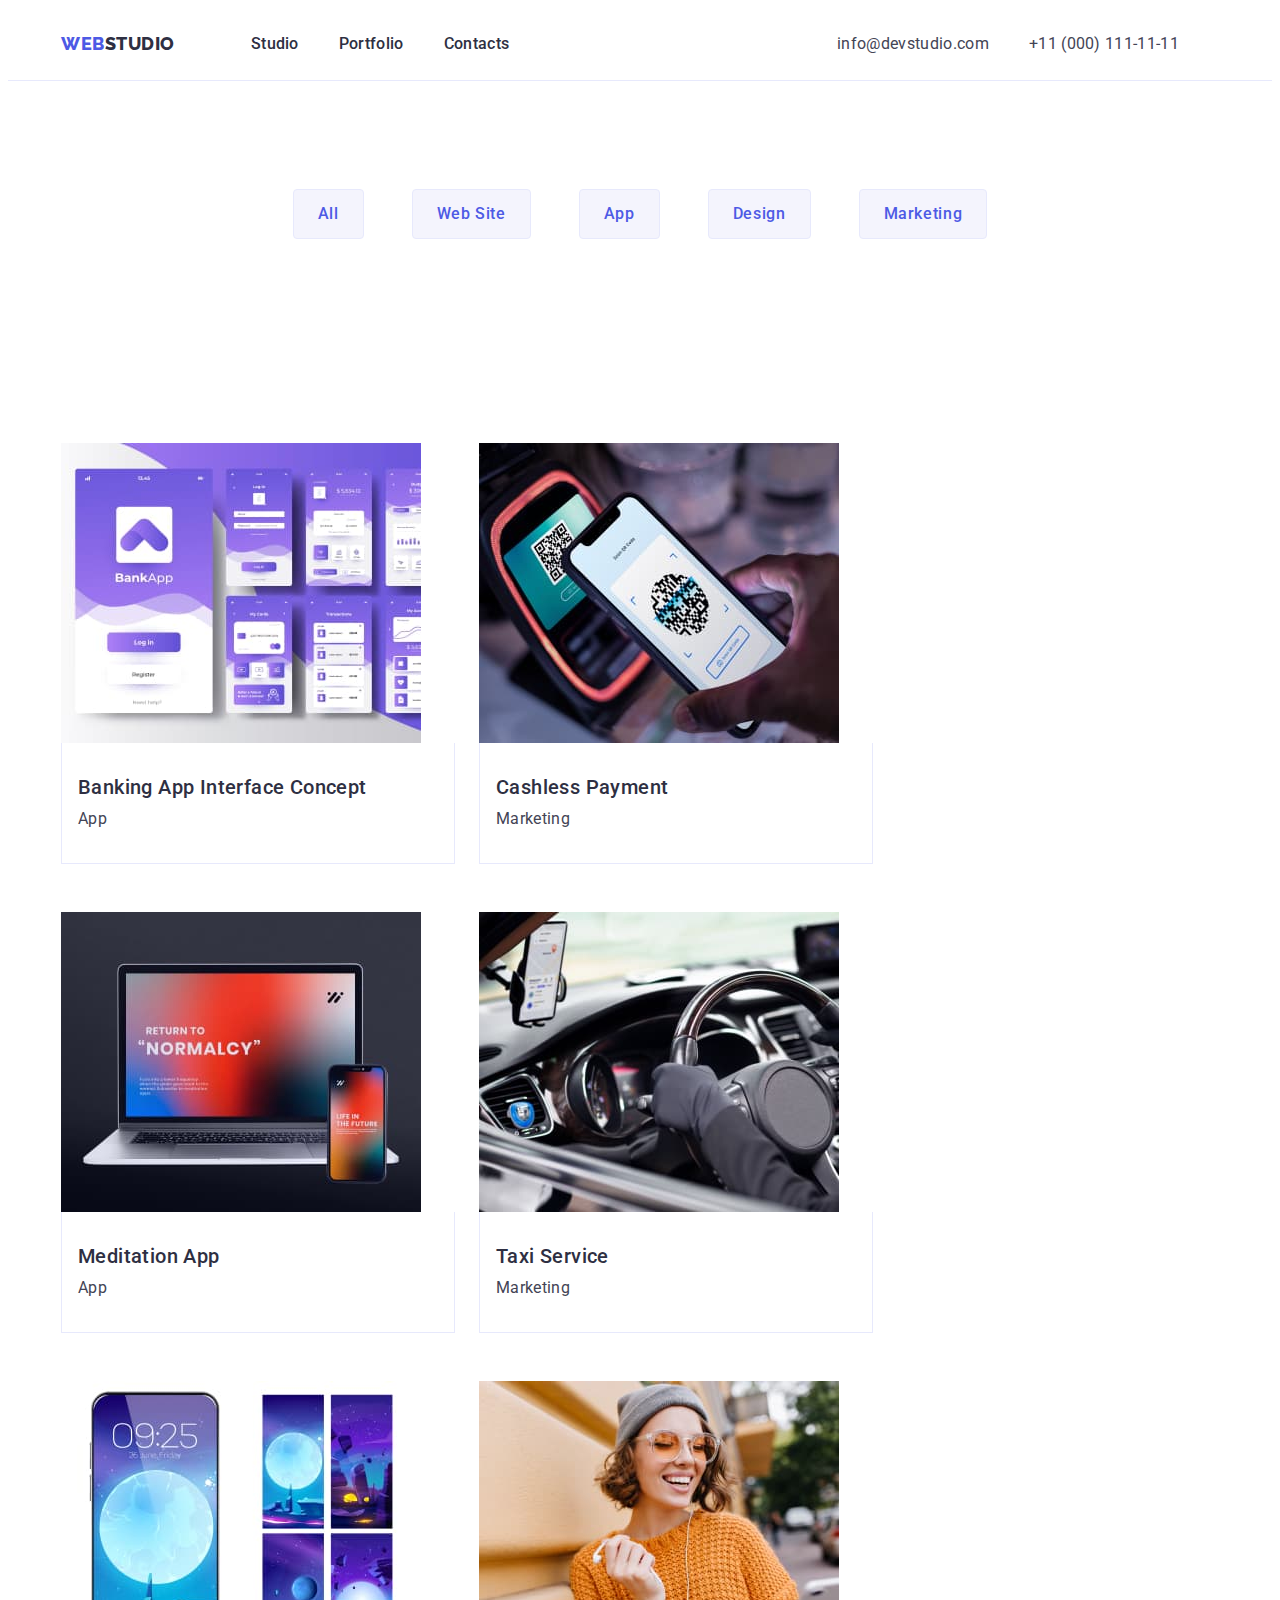
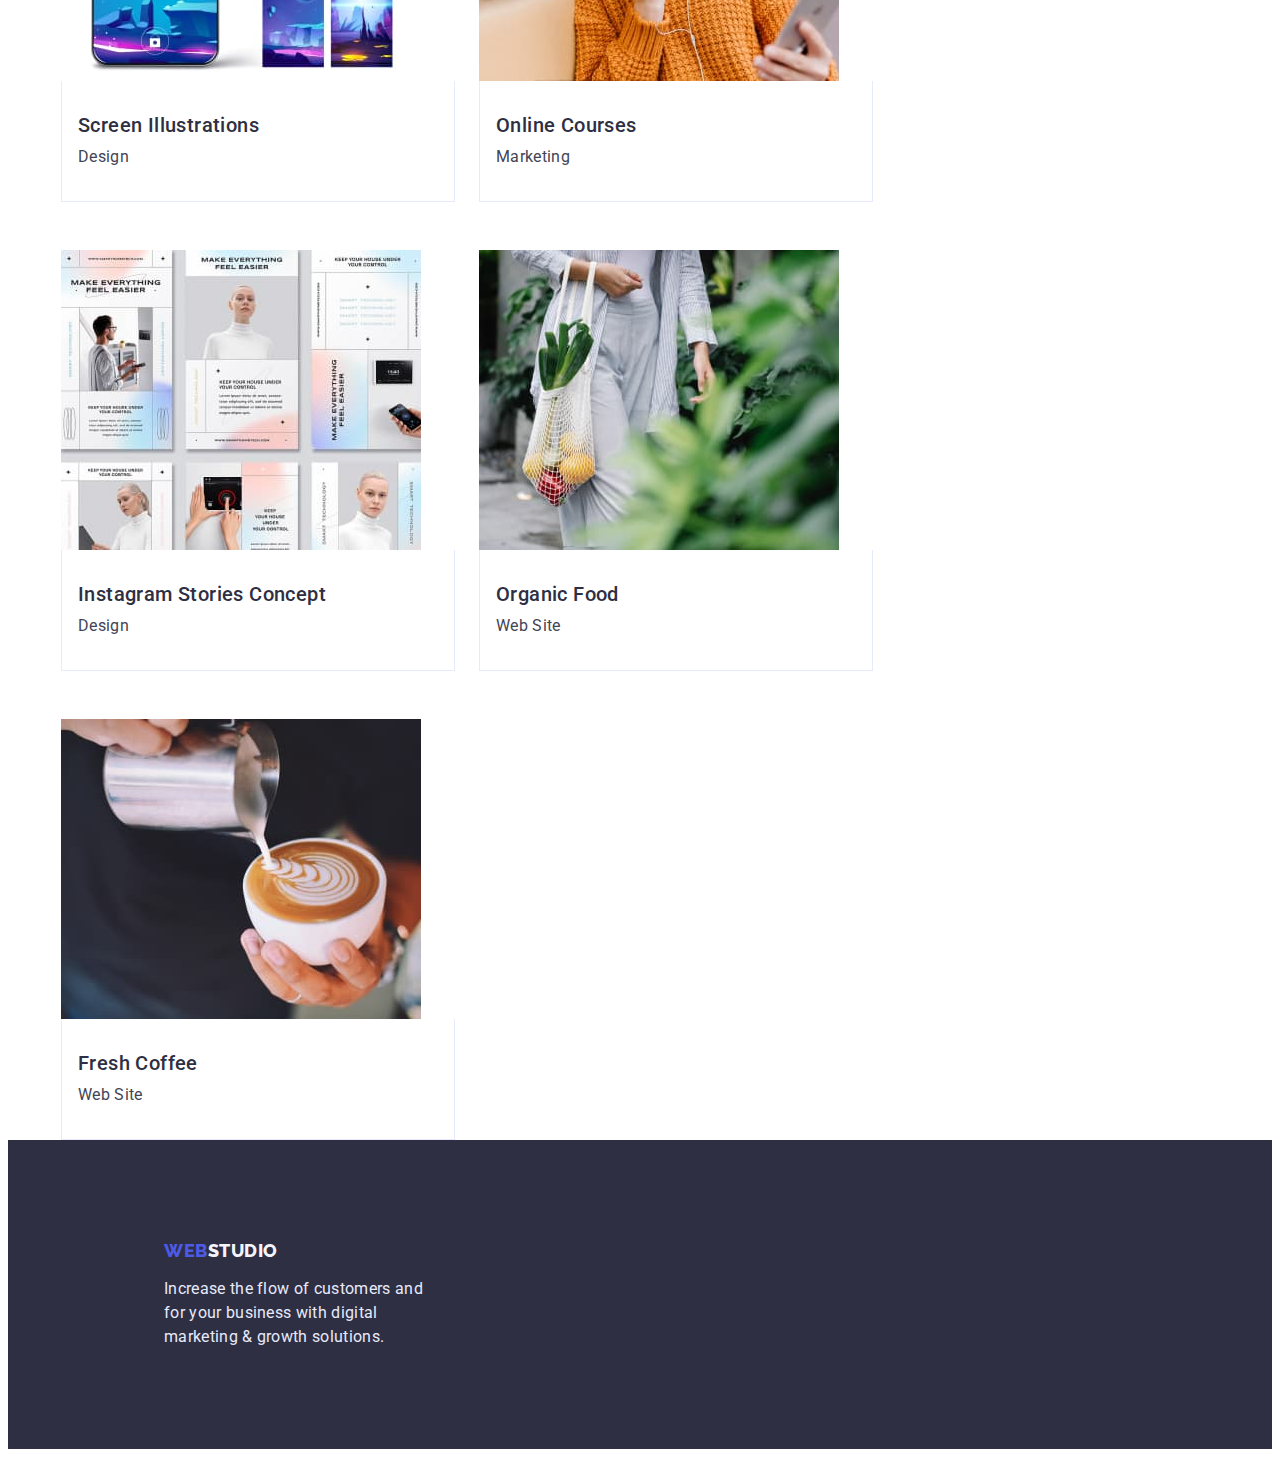
==== commit 2402213c: "3" ====
--- a/portfolio.html
+++ b/portfolio.html
@@ -42,7 +42,7 @@
     </div>
 </header>
 <main>
-    <section class="portfolio-section">
+    <section class="conteiner portfolio-section">
         <div class="conteiner filters-conteiner">
             <h1 class="visually-hidden">Progects</h1>
             <ul class="filters list">
@@ -53,6 +53,8 @@
                 <li class="filters-item"><button class="filters-btn" type="button">Marketing</button></li>
             </ul>
         </div>
+    </section>
+    <section class="conteiner portfolio-item-sectoin">    
         <ul class="progect-list list">
             <li class="portfolio-item">
                 <a class="link">
@@ -81,6 +83,7 @@
                     </div>
                 </a>
             </li>
+            
             <li class="portfolio-item">
                 <a class="link">
                     <img class="taxi-service-img" src="./images/portf4.jpg" alt="steering wheel" width="360"
@@ -133,9 +136,9 @@
             <li class="portfolio-item">
                 <a class="link">
                     <img class="fresh-coffee-img" src="./images/portf9.jpg" alt="cappuccino" width="360" height="300">
-                    <div class="card-text"></div>
-                    <h2 class="title">Fresh Coffee</h2>
-                    <p class="text">Web Site</p>
+                    <div class="card-text">
+                       <h2 class="title">Fresh Coffee</h2>
+                       <p class="text">Web Site</p>
                     </div>
                 </a>
             </li>
--- a/css/styles.css
+++ b/css/styles.css
@@ -25,6 +25,7 @@
 h5,
 h6 {
     margin: 0;
+    margin: 0;
 }
 
 ul {
@@ -34,7 +35,13 @@
 
 img {
     display: block;
-}
+    max-width: 100%;
+    height: auto;
+}
+.section {
+    padding: 120px 0;
+}
+
 
 button {
     font-family: inherit;
@@ -56,6 +63,8 @@
     background-color: var(--color-wite);
     padding-top: 24px;
     padding-bottom: 24px;
+    border-bottom: 1px solid var(--color-cornflower);
+
 }
 
 .header-list {
@@ -160,6 +169,7 @@
 
 /*-------HERO--------*/
 
+
 .hero {
     background-color: #2E2F42;
     display: flex;
@@ -209,6 +219,7 @@
 
 
 /*---------ADVANTAGE-----*/
+
 .advantage {
     padding-top: 120px;
     padding-bottom: 120px;
@@ -337,7 +348,9 @@
     flex-direction: row;
     background-color: var(--color-grey);
     justify-content: flex-start;
+    padding-top: 100px;
     padding-left: 156px;
+    padding-bottom: 100px;
 }
 
 .footer-logo {
@@ -472,9 +485,7 @@
     row-gap: 48px;
 
     margin-top: 72px;
-    margin-left: auto;
-    margin-right: auto;
-    margin-bottom: 120px;
+
 }
 
 .portfolio-item:is(:hover, :focus) .portfolio-item {
@@ -484,12 +495,15 @@
 
 .card-text {
     display: flex;
-    flex-wrap: wrap;
     flex-direction: column;
-    padding-top: 32px;
-    padding-left: 16px;
-    padding-bottom: 32px;
+    justify-content: center;
+    align-items: flex-start;
+    padding: 32px 16px;
     width: 360px;
+    border-top: 0;
+    border-right: 1px solid var(--color-cornflower);
+    border-left: 1px solid var(--color-cornflower);
+    border-bottom: 1px solid var(--color-cornflower);
 }
 
 
@@ -502,7 +516,7 @@
     line-height: 24px;
     letter-spacing: 0.02em;
     color: #2E2F42;
-    padding-bottom: 8px;
+    margin-bottom: 8px;
 }
 
 .text {
@@ -513,4 +527,5 @@
     line-height: 24px;
     letter-spacing: 0.02em;
     color: #434455;
+    width: 360px;
 }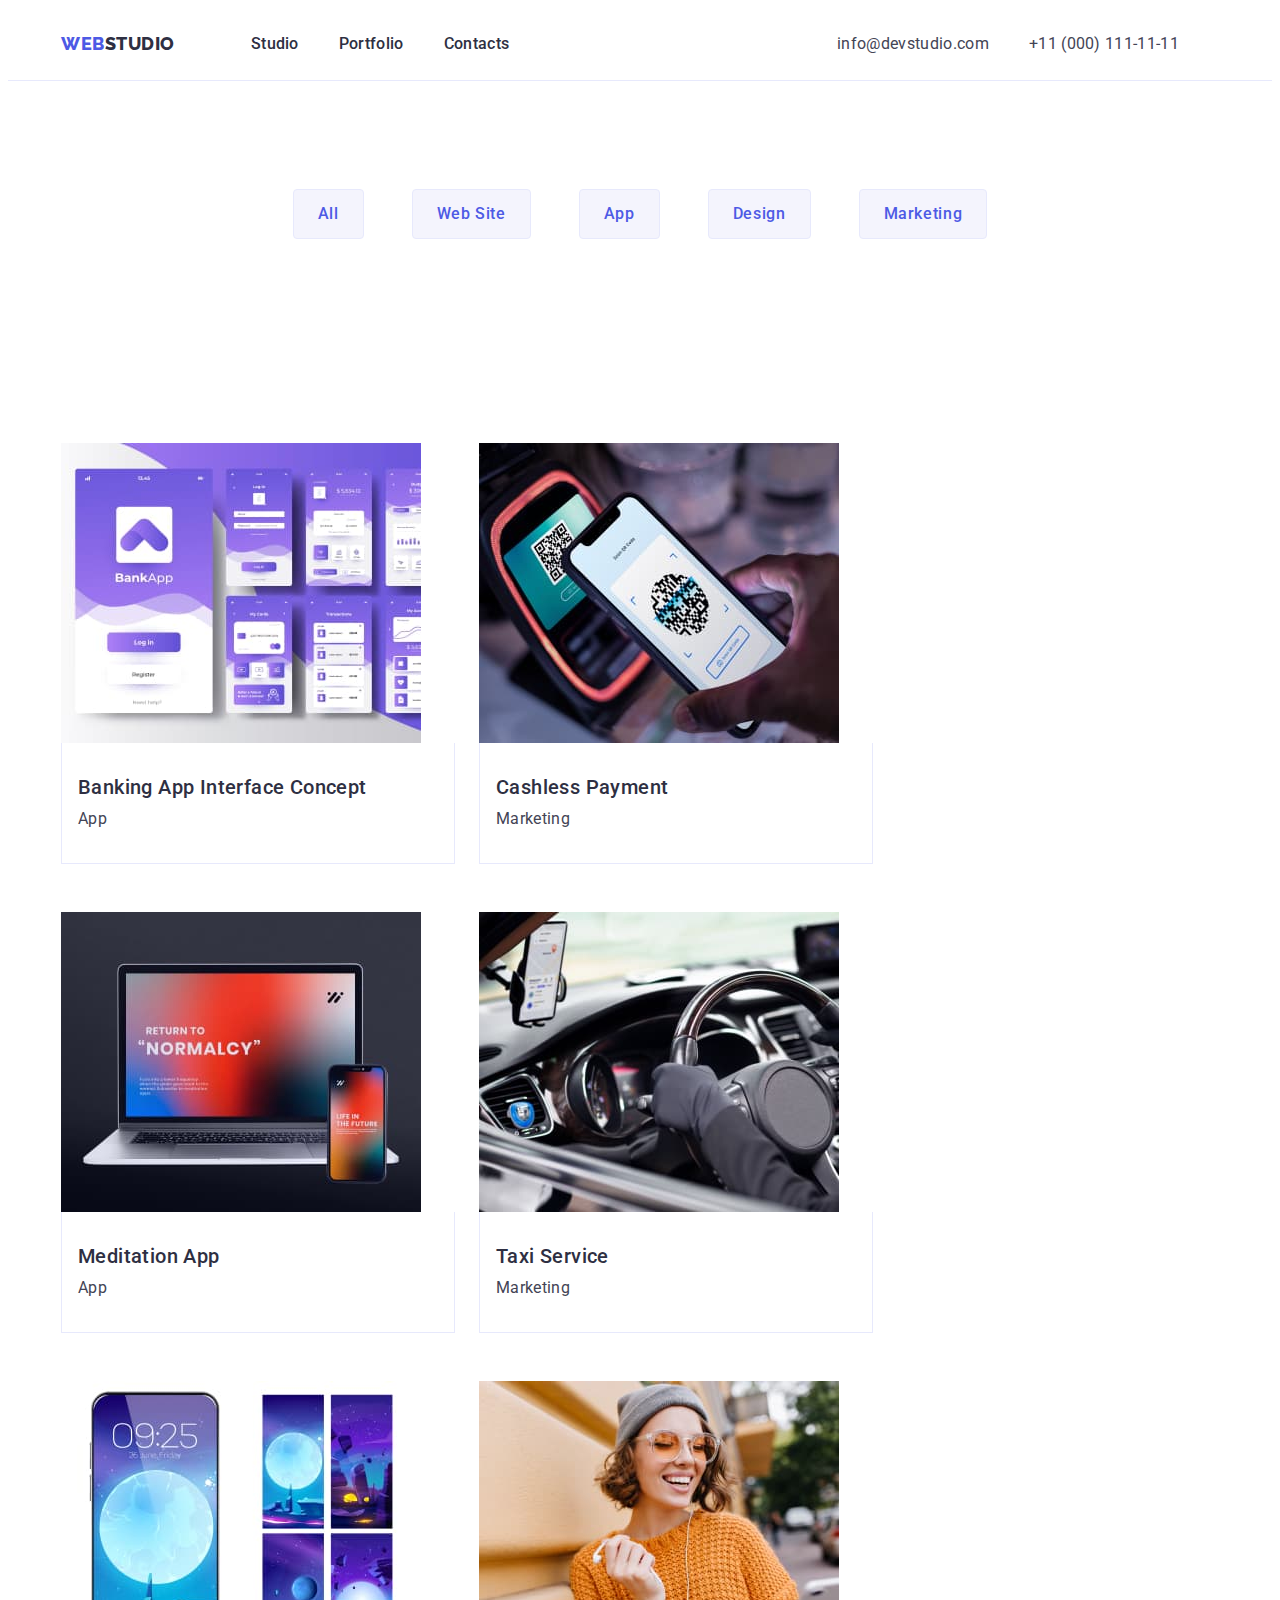
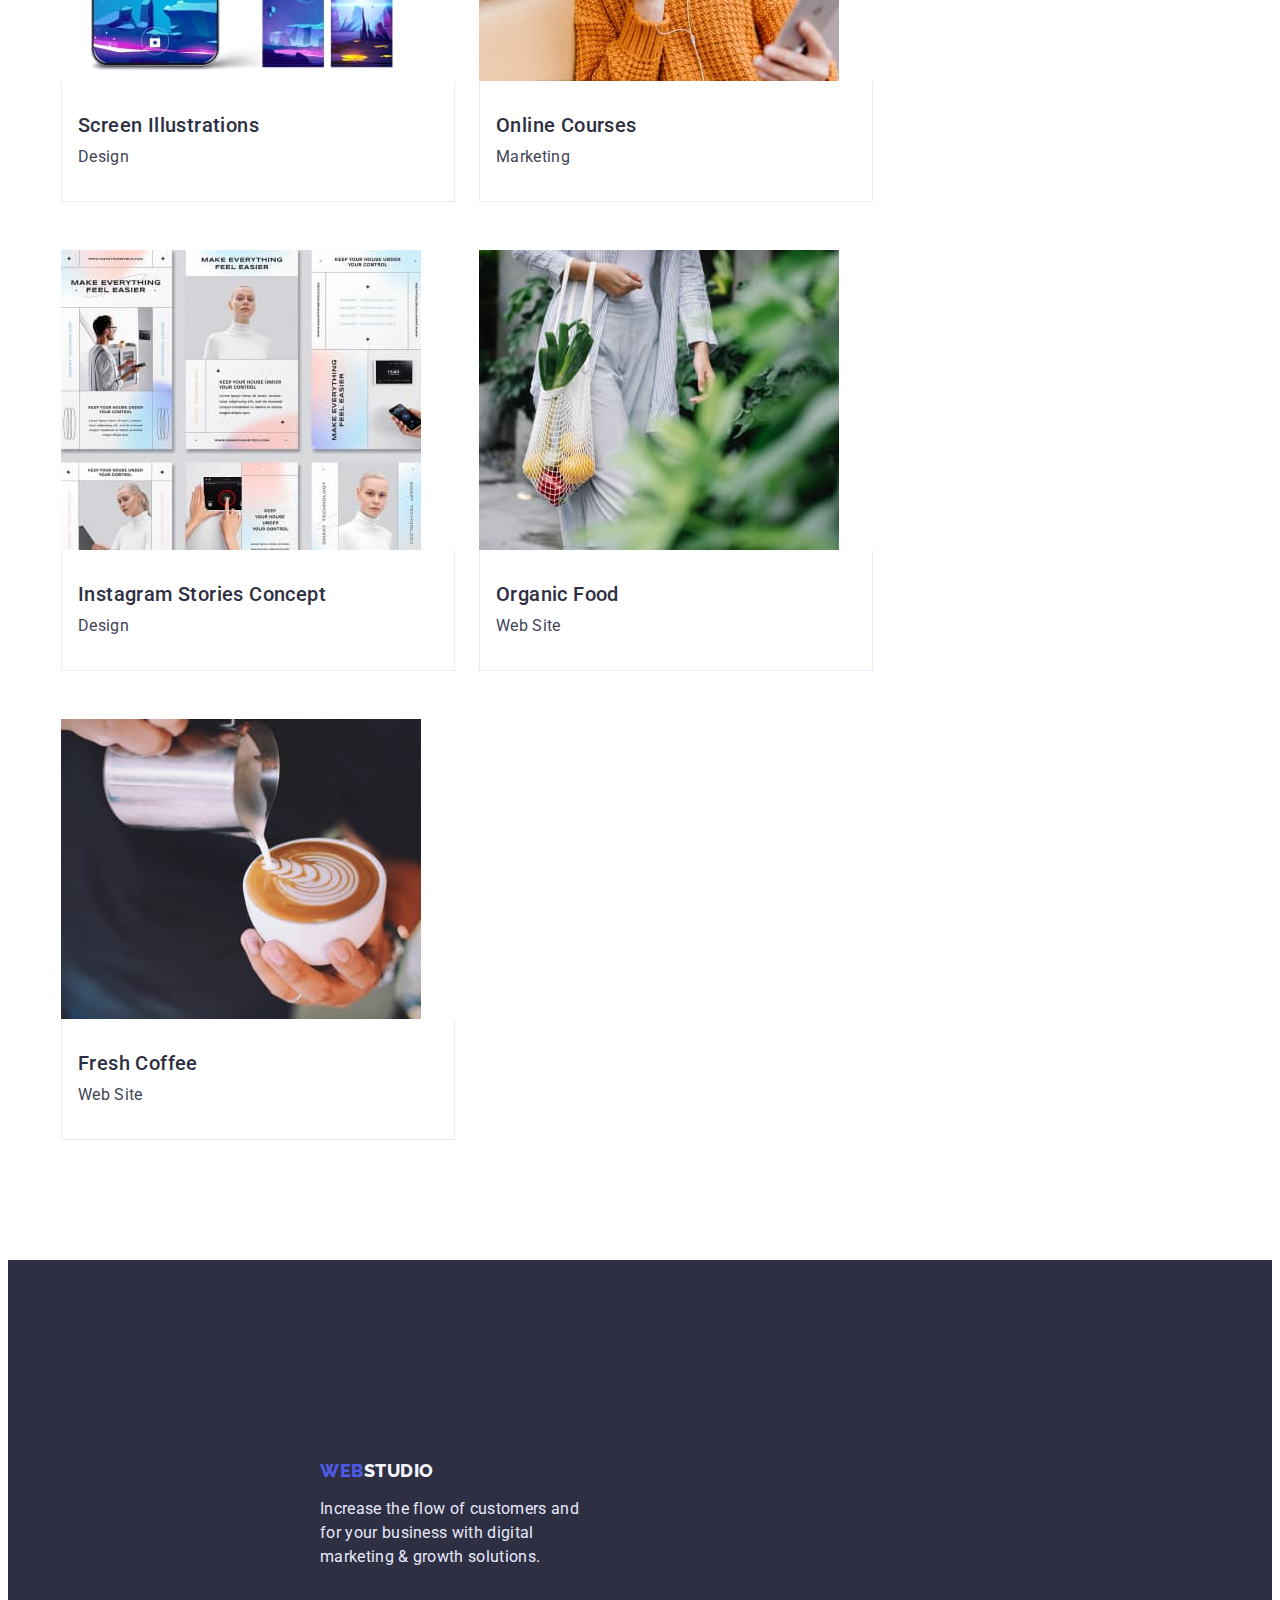
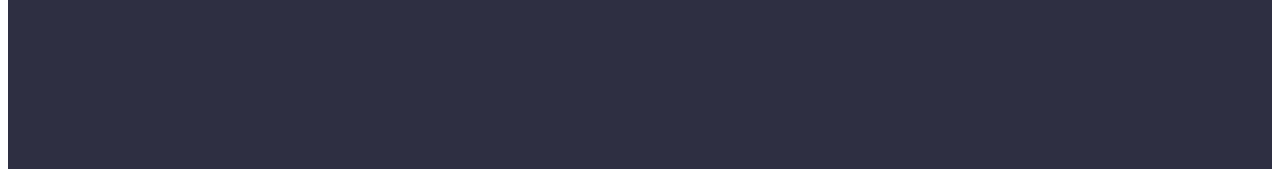
==== commit a08635b9: "4" ====
--- a/portfolio.html
+++ b/portfolio.html
@@ -54,7 +54,7 @@
             </ul>
         </div>
     </section>
-    <section class="conteiner portfolio-item-sectoin">    
+    <section class="conteiner portfolio-item-section">    
         <ul class="progect-list list">
             <li class="portfolio-item">
                 <a class="link">
--- a/css/styles.css
+++ b/css/styles.css
@@ -340,6 +340,9 @@
     display: flex;
     flex-direction: column;
     align-items: flex-start;
+    padding-top: 100px;
+    padding-left: 156px;
+    padding-bottom: 100px
 }
 
 
@@ -350,7 +353,7 @@
     justify-content: flex-start;
     padding-top: 100px;
     padding-left: 156px;
-    padding-bottom: 100px;
+    padding-bottom: 100px
 }
 
 .footer-logo {
@@ -477,6 +480,9 @@
 
 /*-----PROJECT-----*/
 
+.portfolio-item-section{
+    padding-bottom: 120px;
+}
 
 .progect-list {
     display: flex;
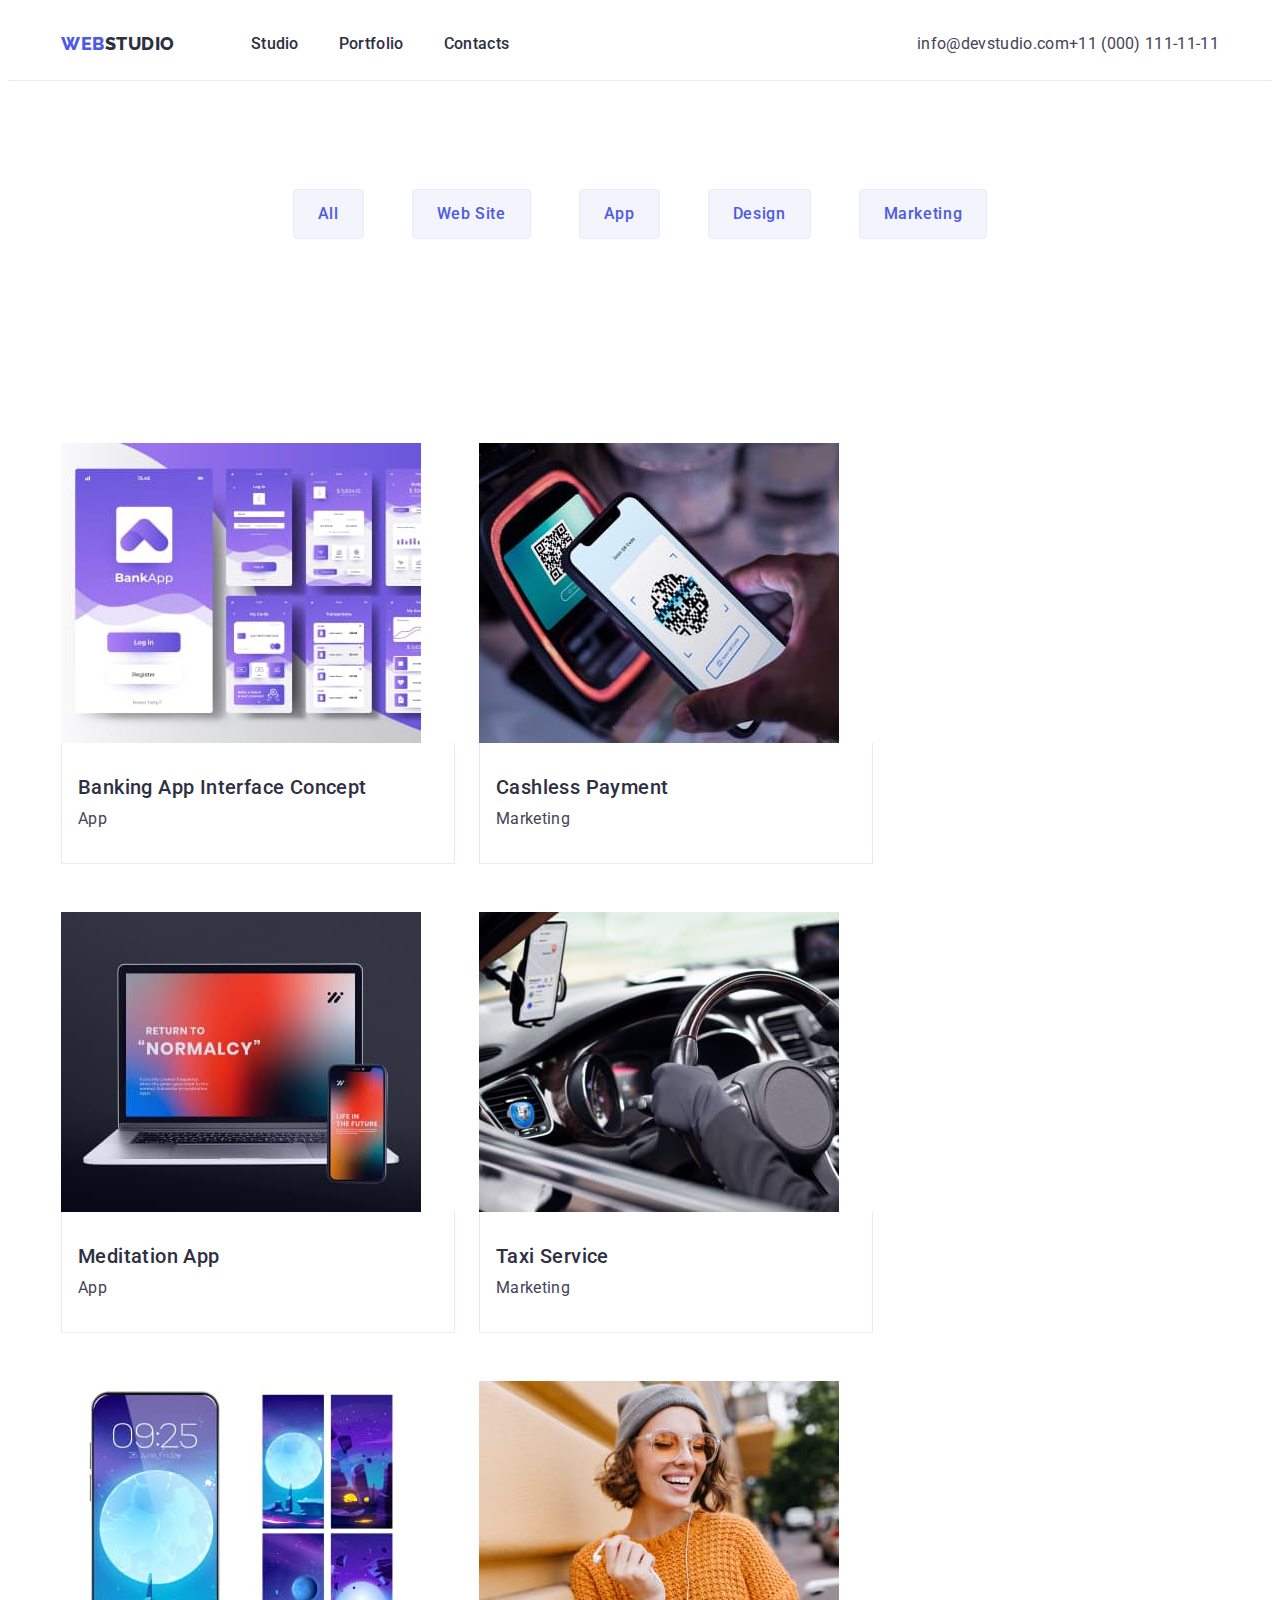
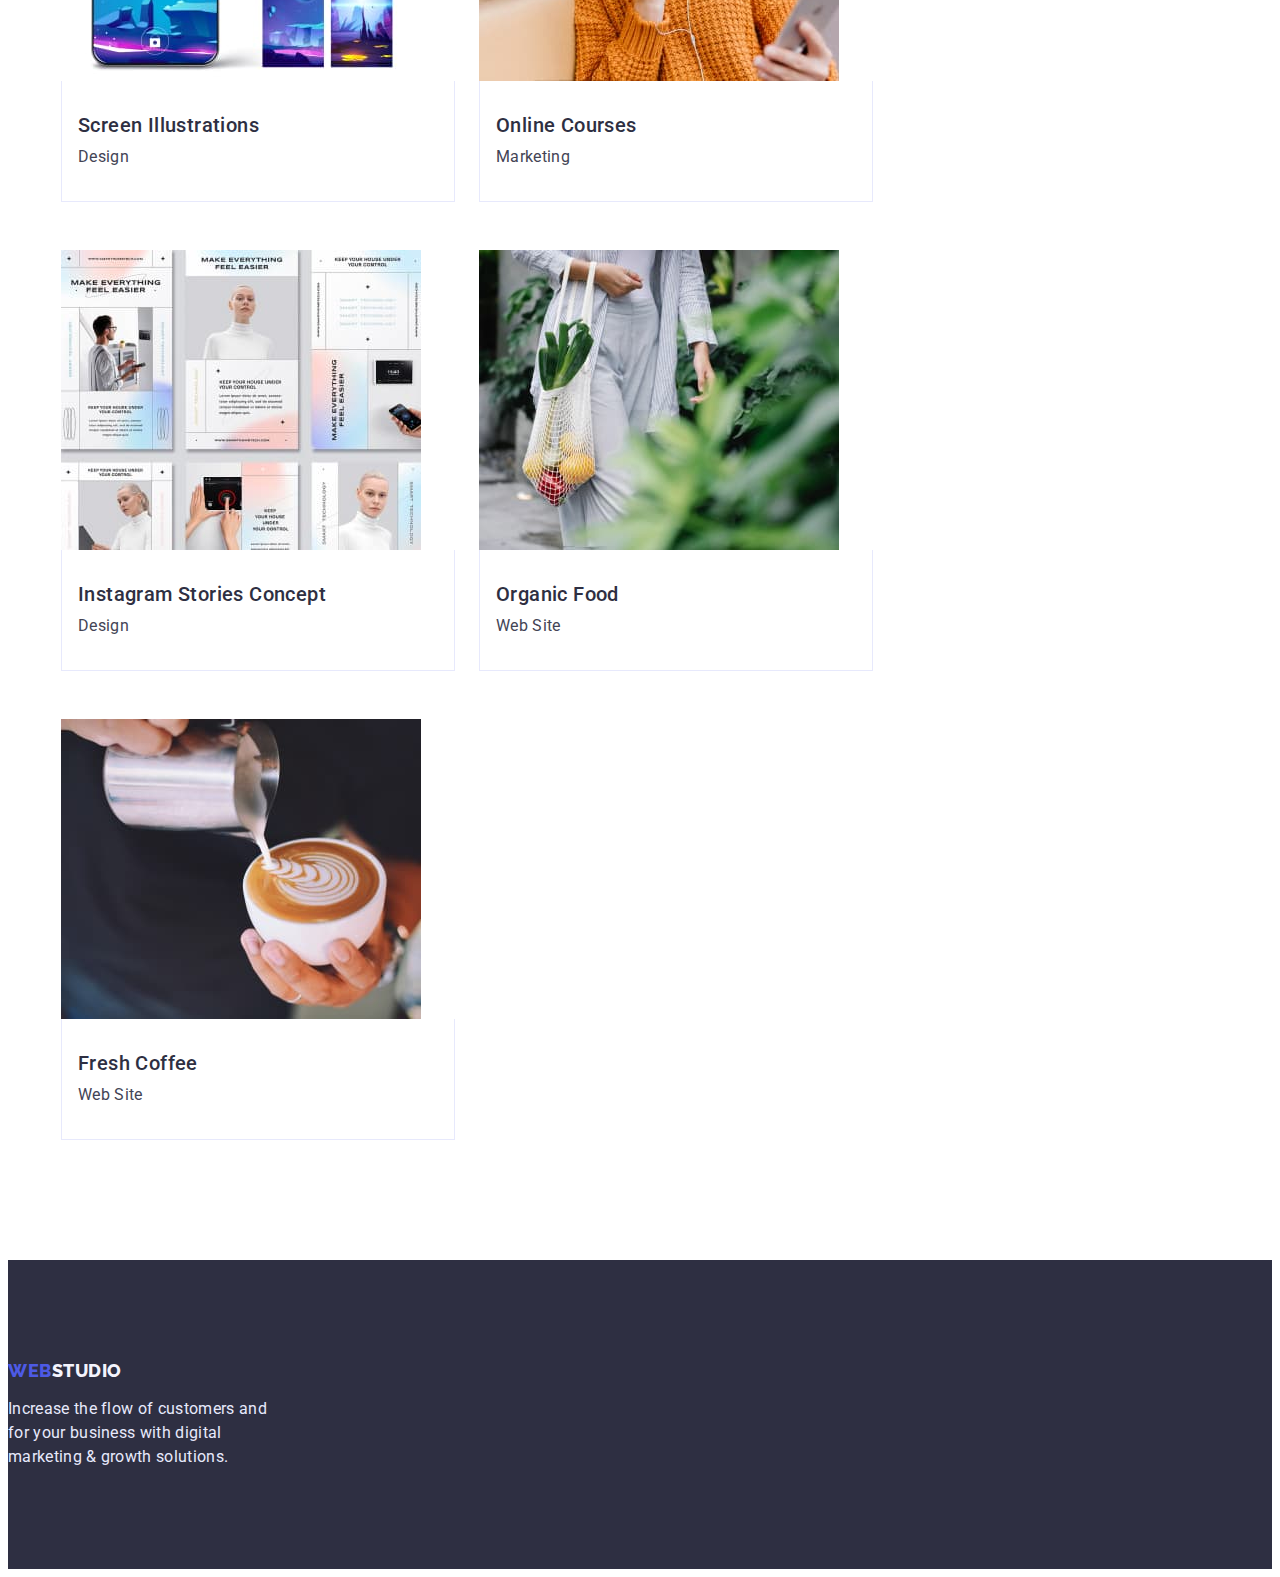
==== commit 53da7e0f: "10" ====
--- a/portfolio.html
+++ b/portfolio.html
@@ -43,19 +43,19 @@
 </header>
 <main>
     <section class="conteiner portfolio-section">
-        <div class="conteiner filters-conteiner">
-            <h1 class="visually-hidden">Progects</h1>
-            <ul class="filters list">
-                <li class="filters-item"><button class="filters-btn" type="button">All</button></li>
-                <li class="filters-item"><button class="filters-btn" type="button">Web Site</button></li>
-                <li class="filters-item"><button class="filters-btn" type="button">App</button></li>
-                <li class="filters-item"><button class="filters-btn" type="button">Design</button></li>
-                <li class="filters-item"><button class="filters-btn" type="button">Marketing</button></li>
+        <div class="conteiner portfolio-filters-conteiner">
+            <h1 class="portfolio-visually-hidden">Progects</h1>
+            <ul class="portfolio-filters list">
+                <li class="portfolio-filters-item"><button class="portfolio-filters-btn" type="button">All</button></li>
+                <li class="portfolio-filters-item"><button class="portfolio-filters-btn" type="button">Web Site</button></li>
+                <li class="portfolio-filters-item"><button class="portfolio-filters-btn" type="button">App</button></li>
+                <li class="portfolio-filters-item"><button class="portfolio-filters-btn" type="button">Design</button></li>
+                <li class="portfolio-filters-item"><button class="portfolio-filters-btn" type="button">Marketing</button></li>
             </ul>
         </div>
     </section>
     <section class="conteiner portfolio-item-section">    
-        <ul class="progect-list list">
+        <ul class="portfolio-progect-list list">
             <li class="portfolio-item">
                 <a class="link">
                     <img class="bank-app-img" src="./images/portf1.jpg" alt="bank app" width="360" height="300">
--- a/css/styles.css
+++ b/css/styles.css
@@ -3,7 +3,7 @@
     --color-ocean: #404BBF;
     --color-navy-blue: #2E2F42;
     --color-green: #31D0AA;
-    ---color-slate: #434455;
+    --color-slate: #434455;
     --color-light-slate: #8E8F99;
     --color-cornflower: #E7E9FC;
     --color-cloud: #F4F4FD;
@@ -13,7 +13,7 @@
 
 body {
     font-family: "Roboto", sans-serif;
-    color: #434455;
+    color: var(--color-slate);
 
 }
 
@@ -23,21 +23,19 @@
 h3,
 h4,
 h5,
-h6 {
+h6,
+ul {
     margin: 0;
-    margin: 0;
-}
-
-ul {
     padding: 0;
-    margin: 0;
-}
+}
+
 
 img {
     display: block;
     max-width: 100%;
     height: auto;
 }
+
 .section {
     padding: 120px 0;
 }
@@ -116,7 +114,7 @@
     line-height: 1.17;
     letter-spacing: 0.03em;
     text-transform: uppercase;
-    color: #2E2F42;
+    color: var(--color-navy-blue);
 }
 
 .link {
@@ -139,11 +137,11 @@
 }
 
 .pages:hover {
-    color: #404BBF;
+    color: var(--color-ocean);
 }
 
 .pages:focus {
-    color: #404BBF;
+    color: var(--color-ocean);
 }
 
 /*-----ADDERESS-----*/
@@ -153,83 +151,84 @@
 }
 
 .header-item {
-    font-style: normal;
-    font-weight: 400;
-    font-size: 16px;
-    line-height: 1.5;
-    letter-spacing: 0.02em;
-    color: var(---color-slate);
-    margin-right: 40px;
+
+    font-size: 16px;
+    line-height: 1.5;
+    letter-spacing: 0.02em;
+    color: var(--color-slate);
+    gap: 40px;
 }
 
 .header-item:hover,
 .header-item:focus {
-    color: #404BBF;
+    color: var(--color-ocean);
 }
 
 /*-------HERO--------*/
 
 
 .hero {
-    background-color: #2E2F42;
-    display: flex;
-    align-items: center;
-    height: 600px;
+    background-color: var(--color-navy-blue);
+    display: flex;
+    align-items: center;
+    padding-top: 188px;
+    padding-bottom: 188px;
 
 }
 
 .hero-title {
-    font-style: normal;
-    font-weight: 700;
+
     font-size: 56px;
     margin-bottom: 48px;
     line-height: 1.07;
     text-align: center;
     letter-spacing: 0.02em;
-    color: #FFFFFF;
-    padding: 188px, 472px, 292px, 472px;
-    min-width: 496px;
+    color: var(--color-wite);
+    max-width: 496px;
 
 
 }
 
 .hero-btn {
     font-family: inherit;
-    font-style: normal;
     font-weight: 500;
     font-size: 16px;
     line-height: 1.5;
     letter-spacing: 0.04em;
-    color: #FFFFFF;
-    background: #4D5AE5;
+    color: var(--color-wite);
+    background: var(--color-iris);
     box-shadow: 0px 4px 4px rgba(0, 0, 0, 0.15);
     cursor: pointer;
-    display: flex;
-    padding: 16px, 32px;
+    display: block;
+    padding: 16px 32px;
     border-radius: 4px;
     margin: 0 auto;
     text-align: center;
-    justify-content: center;
-}
-
-.hero-btn :hover,
-.hero-btn :focus {
-    color: #404BBF
+    border: none;
+}
+
+.hero-btn:hover,
+.hero-btn:focus {
+    background-color: var(--color-ocean);
 }
 
 
 /*---------ADVANTAGE-----*/
 
 .advantage {
-    padding-top: 120px;
-    padding-bottom: 120px;
+    padding-bottom: 0px;
 }
 
 
 .advantage-list {
     display: flex;
+    flex-wrap: wrap;
     align-items: center;
     gap: 24px;
+}
+
+.advantage-item {
+    flex-basis: calc((100% - 72px) / 4);
 }
 
 .advantage-title {
@@ -239,31 +238,19 @@
     font-size: 20px;
     line-height: 1.2;
     letter-spacing: 0.02em;
-    color: #2E2F42;
+    color: var(--color-navy-blue)
 }
 
 .advantage-text {
-    font-family: 'Roboto';
-    font-style: normal;
-    font-weight: 400;
-    font-size: 16px;
-    line-height: 1.5;
-    letter-spacing: 0.02em;
-    color: #434455;
-    padding-top: 8px;
-    width: 264px;
+    font-size: 16px;
+    line-height: 1.5;
+    letter-spacing: 0.02em;
+    color: var(--color-slate)
 }
 
 
 
 /*------OUR WORK-----*/
-
-
-.our-work-conteiner {
-    display: block;
-    align-items: center;
-    padding-bottom: 120px;
-}
 
 
 .our-work-title {
@@ -285,8 +272,7 @@
 }
 
 .our-work-item {
-    display: flex;
-    align-items: center;
+    flex-basis: calc((100% - 48px) / 3);
 
 }
 
@@ -297,18 +283,27 @@
     align-items: center;
     gap: 24px;
     background-color: var(--color-cloud);
+
+}
+
+.team-item {
+    background: var(--color-wite);
+    flex-basis: calc((100% - 108px) / 4);
+}
+
+.team-card-text {
+    padding: 32px 16px;
 }
 
 .team-title {
-    font-style: normal;
-    font-weight: 700;
     font-size: 36px;
     line-height: 1.11;
     text-align: center;
     letter-spacing: 0.02em;
     text-transform: capitalize;
-    color: #2E2F42;
-    padding-bottom: 72px;
+    color: var(--color-grey);
+    margin-bottom: 72px;
+
 }
 
 .team-caption {
@@ -317,42 +312,28 @@
     font-size: 20px;
     line-height: 1.2;
     letter-spacing: 0.02em;
-    color: #2E2F42;
-    padding-top: 32px;
-    text-align: center;
+    color: var(--color-grey);
+    text-align: center;
+    margin-bottom: 8px;
+
 }
 
 .team-text {
-    font-style: normal;
-    font-weight: 400;
-    font-size: 16px;
-    line-height: 1.5;
-    letter-spacing: 0.02em;
-    color: #434455;
-    padding-top: 8px;
-    text-align: center;
-    padding-bottom: 152px;
+    font-size: 16px;
+    line-height: 1.5;
+    letter-spacing: 0.02em;
+    color: var(--color-slate);
+    text-align: center;
 }
 
 /*------FOOTER--------*/
 
-.container-footer {
-    display: flex;
-    flex-direction: column;
-    align-items: flex-start;
+
+
+.footer {
+
+    background-color: var(--color-grey);
     padding-top: 100px;
-    padding-left: 156px;
-    padding-bottom: 100px
-}
-
-
-.footer {
-    display: flex;
-    flex-direction: row;
-    background-color: var(--color-grey);
-    justify-content: flex-start;
-    padding-top: 100px;
-    padding-left: 156px;
     padding-bottom: 100px
 }
 
@@ -365,6 +346,7 @@
     text-transform: uppercase;
     color: var(--color-iris);
 
+
 }
 
 .footer-logo-web {
@@ -386,7 +368,7 @@
     align-items: center;
     letter-spacing: 0.03em;
     text-transform: uppercase;
-    color: #F4F4FD;
+    color: var(--color-cloud)
 
 }
 
@@ -396,7 +378,7 @@
     font-size: 16px;
     line-height: 1.5;
     letter-spacing: 0.02em;
-    color: #E7E9FC;
+    color: var(--color-cornflower);
     background-color: var(--color-navy-blue);
     margin-top: 16px;
 
@@ -415,9 +397,9 @@
 
 }
 
-.filters-conteiner {}
-
-.visually-hidden {
+.portfolio-filters-conteiner {}
+
+.portfolio-visually-hidden {
     position: absolute;
     width: 1px;
     height: 1px;
@@ -430,7 +412,7 @@
     overflow: hidden;
 }
 
-.filters {
+.portfolio-filters {
     display: flex;
     flex-direction: row;
     justify-content: center;
@@ -439,7 +421,7 @@
     text-transform: none;
 }
 
-.filters-btn {
+.portfolio-filters-btn {
     font-family: inherit;
     font-style: normal;
     font-weight: 500;
@@ -448,19 +430,19 @@
     align-items: center;
     text-align: center;
     letter-spacing: 0.04em;
-    color: #4D5AE5;
+    color: var(--color-iris);
     cursor: pointer;
-    background: #F4F4FD;
+    background: var(--color-cloud);
     padding-top: 12px;
     padding-bottom: 12px;
     padding-left: 24px;
     padding-right: 24px;
-    border: 1px solid #E7E9FC;
+    border: 1px solid var(--color-cornflower);
     border-radius: 4px;
 
 }
 
-.filters-item {
+.portfolio-filters-item {
     display: flex;
     flex-wrap: wrap;
     gap: 24px;
@@ -468,23 +450,23 @@
 }
 
 
-.filters-item :hover {
-    background: #404BBF;
+.portfolio-filters-item :hover {
+    background: var(--color-ocean);
     color: #FFFFFF
 }
 
-.filters-item :focus {
-    background: #404BBF;
+.portfolio-filters-item :focus {
+    background:var(--color-ocean);
     color: #FFFFFF
 }
 
 /*-----PROJECT-----*/
 
-.portfolio-item-section{
+.portfolio-item-section {
     padding-bottom: 120px;
 }
 
-.progect-list {
+.portfolio-progect-list {
     display: flex;
     flex-wrap: wrap;
     column-gap: 24px;
@@ -516,12 +498,11 @@
 
 .title {
     font-family: "Roboto", sans-serif;
-    font-style: medium;
     font-weight: 500;
     font-size: 20px;
     line-height: 24px;
     letter-spacing: 0.02em;
-    color: #2E2F42;
+    color: var(--color-grey);
     margin-bottom: 8px;
 }
 
@@ -532,6 +513,6 @@
     font-size: 16px;
     line-height: 24px;
     letter-spacing: 0.02em;
-    color: #434455;
+    color: var(--color-slate);
     width: 360px;
 }